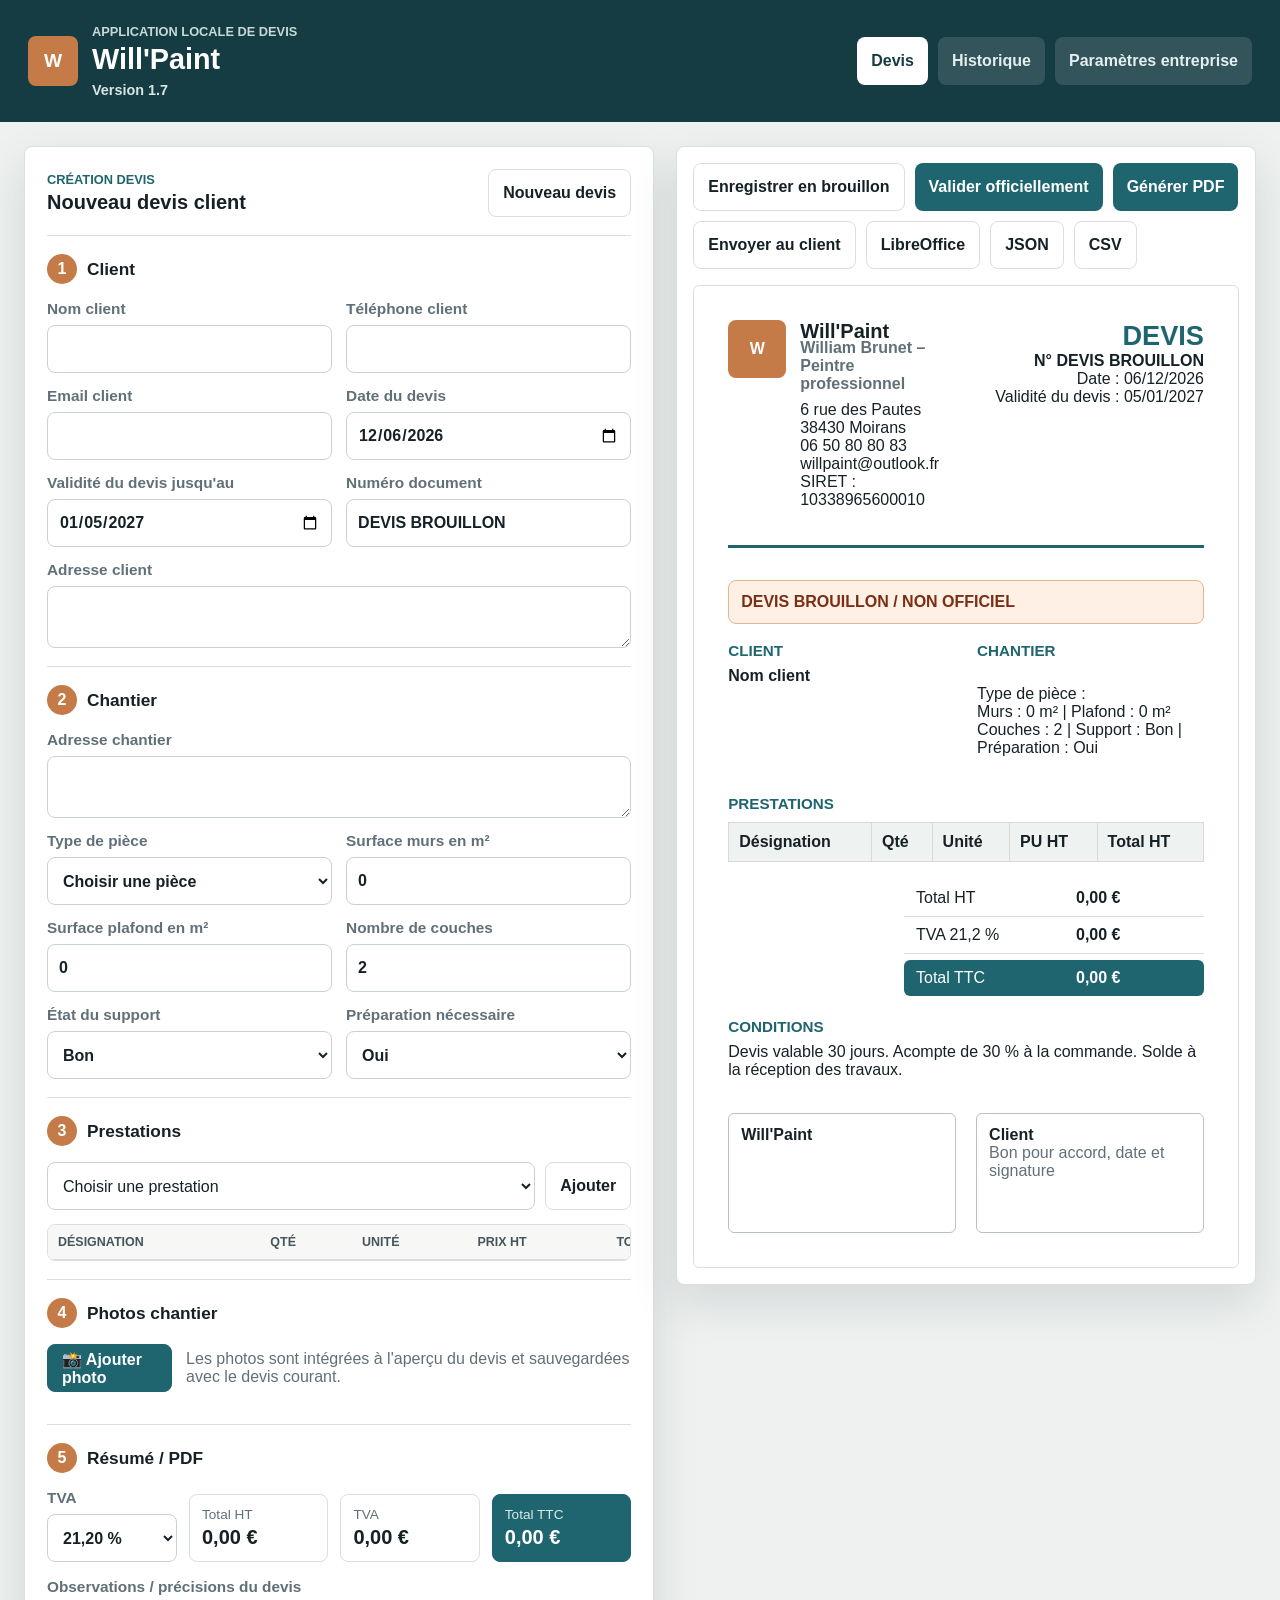
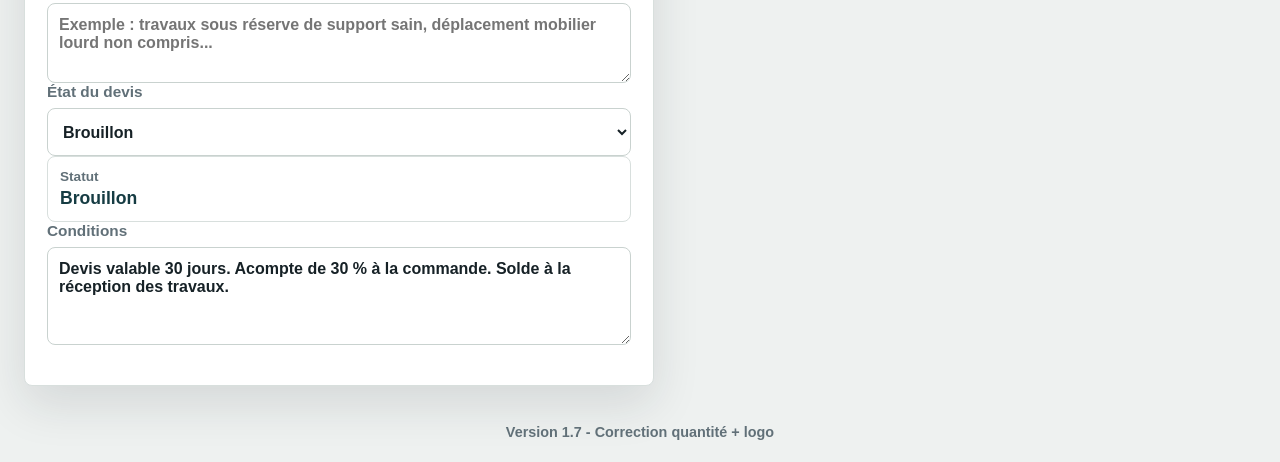
==== index.html @ 54fcbcf6 "Add files via upload" ====
<!doctype html>
<html lang="fr">
  <head>
    <meta charset="utf-8">
    <meta name="viewport" content="width=device-width, initial-scale=1.0">
    <meta name="theme-color" content="#163c43">
    <meta name="apple-mobile-web-app-capable" content="yes">
    <meta name="apple-mobile-web-app-title" content="Will'Paint">
    <meta name="apple-mobile-web-app-status-bar-style" content="black-translucent">
    <meta name="format-detection" content="telephone=no">
    <title>Will'Paint - Devis peinture</title>
    <link rel="manifest" href="manifest.json">
    <link rel="icon" href="icons/willpaint-icon.svg" type="image/svg+xml">
    <link rel="apple-touch-icon" href="icons/willpaint-icon.svg">
    <link rel="stylesheet" href="style.css?v=1.7">
  </head>
  <body>
    <header class="app-header">
      <div class="brand-lockup">
        <div class="brand-mark" id="headerLogo">WP</div>
        <div>
          <p class="eyebrow">Application locale de devis</p>
          <h1>Will'Paint</h1>
          <p class="app-version">Version 1.7</p>
        </div>
      </div>
      <nav class="top-nav" aria-label="Navigation principale">
        <button class="nav-button active" type="button" data-view="quoteView">Devis</button>
        <button class="nav-button" type="button" data-view="historyView">Historique</button>
        <button class="nav-button" type="button" data-view="settingsView">Paramètres entreprise</button>
      </nav>
    </header>

    <main>
      <section id="quoteView" class="view active-view">
        <div class="workspace">
          <section class="panel form-panel" aria-label="Création du devis">
            <div class="section-heading">
              <div>
                <p class="eyebrow dark">Création devis</p>
                <h2>Nouveau devis client</h2>
              </div>
              <button class="secondary" id="newQuoteBtn" type="button">Nouveau devis</button>
            </div>

            <div class="mobile-stepper" aria-label="Navigation des étapes du devis">
              <div class="step-indicator">
                <span id="stepCounter">Étape 1/5</span>
                <strong id="stepTitle">Client</strong>
              </div>
              <div class="step-dots" aria-hidden="true">
                <span class="step-dot active"></span>
                <span class="step-dot"></span>
                <span class="step-dot"></span>
                <span class="step-dot"></span>
                <span class="step-dot"></span>
              </div>
            </div>

            <form id="quoteForm">
              <input id="documentId" name="documentId" type="hidden">
              <section class="form-section" data-mobile-step="1">
                <div class="section-title">
                  <span>1</span>
                  <h3>Client</h3>
                </div>
                <div class="form-grid">
                  <label>
                    Nom client
                    <input id="clientName" name="clientName" autocomplete="name" required>
                  </label>
                  <label>
                    Téléphone client
                    <input id="clientPhone" name="clientPhone" autocomplete="tel">
                  </label>
                  <label>
                    Email client
                    <input id="clientEmail" name="clientEmail" type="email" autocomplete="email">
                  </label>
                  <label>
                    Date du devis
                    <input id="quoteDate" name="quoteDate" type="date" required>
                  </label>
                  <label>
                    Validité du devis jusqu'au
                    <input id="quoteValidityDate" name="quoteValidityDate" type="date">
                  </label>
                  <label>
                    Numéro document
                    <input id="quoteNumber" name="quoteNumber" readonly>
                  </label>
                  <label class="wide">
                    Adresse client
                    <textarea id="clientAddress" name="clientAddress" rows="2" autocomplete="street-address"></textarea>
                  </label>
                </div>
              </section>

              <section class="form-section" data-mobile-step="2">
                <div class="section-title">
                  <span>2</span>
                  <h3>Chantier</h3>
                </div>
                <div class="form-grid">
                  <label class="wide">
                    Adresse chantier
                    <textarea id="siteAddress" name="siteAddress" rows="2"></textarea>
                  </label>
                  <label>
                    Type de pièce
                    <select id="roomType" name="roomType">
                      <option value="">Choisir une pièce</option>
                      <option>Salon</option>
                      <option>Salle à manger</option>
                      <option>Chambre</option>
                      <option>Cuisine</option>
                      <option>Salle de bain</option>
                      <option>WC</option>
                      <option>Couloir</option>
                      <option>Entrée</option>
                      <option>Bureau</option>
                      <option>Escalier</option>
                      <option>Garage</option>
                      <option>Cave</option>
                      <option>Buanderie</option>
                      <option>Extérieur</option>
                      <option>Autre / Libre</option>
                    </select>
                  </label>
                  <label id="roomTypeCustomWrap" class="hidden-field">
                    Type de pièce personnalisé
                    <input id="roomTypeCustom" name="roomTypeCustom" placeholder="Ex : atelier, véranda, local technique">
                  </label>
                  <label>
                    Surface murs en m²
                    <input id="wallSurface" name="wallSurface" type="number" inputmode="decimal" min="0" step="0.01" value="0">
                  </label>
                  <label>
                    Surface plafond en m²
                    <input id="ceilingSurface" name="ceilingSurface" type="number" inputmode="decimal" min="0" step="0.01" value="0">
                  </label>
                  <label>
                    Nombre de couches
                    <input id="coatCount" name="coatCount" type="number" inputmode="numeric" min="1" step="1" value="2">
                  </label>
                  <label>
                    État du support
                    <select id="supportState" name="supportState">
                      <option>Bon</option>
                      <option>Moyen</option>
                      <option>Mauvais</option>
                    </select>
                  </label>
                  <label>
                    Préparation nécessaire
                    <select id="prepNeeded" name="prepNeeded">
                      <option>Oui</option>
                      <option>Non</option>
                    </select>
                  </label>
                </div>
              </section>

              <section class="form-section" data-mobile-step="3">
                <div class="section-title">
                  <span>3</span>
                  <h3>Prestations</h3>
                </div>
                <div class="service-picker" aria-label="Ajouter une prestation">
                  <select id="serviceSelect" aria-label="Choisir une prestation"></select>
                  <button id="addSelectedServiceBtn" class="secondary" type="button">Ajouter</button>
                </div>
                <div class="table-wrap">
                  <table class="line-table" aria-label="Tableau de prestations">
                    <thead>
                      <tr>
                        <th>Désignation</th>
                        <th>Qté</th>
                        <th>Unité</th>
                        <th>Prix HT</th>
                        <th>Total HT</th>
                        <th></th>
                      </tr>
                    </thead>
                    <tbody id="linesBody"></tbody>
                  </table>
                </div>
                <div id="mobileLinesBody" class="mobile-lines" aria-label="Prestations en cartes mobiles"></div>
              </section>

              <section class="form-section" data-mobile-step="4">
                <div class="section-title">
                  <span>4</span>
                  <h3>Photos chantier</h3>
                </div>
                <div class="photo-uploader">
                  <label class="upload-button">
                    📸 Ajouter photo
                    <input id="photoInput" type="file" accept="image/*" capture="environment">
                  </label>
                  <p>Les photos sont intégrées à l'aperçu du devis et sauvegardées avec le devis courant.</p>
                </div>
                <div id="photoGrid" class="photo-grid" aria-live="polite"></div>
              </section>

              <section class="form-section" data-mobile-step="5">
                <div class="section-title">
                  <span>5</span>
                  <h3>Résumé / PDF</h3>
                </div>
                <div class="totals-editor">
                  <label>
                    TVA
                    <select id="vatRate" name="vatRate">
                      <option value="0.212" selected>21,20 %</option>
                      <option value="0.20">20 %</option>
                      <option value="0.10">10 %</option>
                      <option value="0">0 %</option>
                    </select>
                  </label>
                  <div class="total-box">
                    <span>Total HT</span>
                    <strong id="totalHt">0,00 €</strong>
                  </div>
                  <div class="total-box">
                    <span>TVA</span>
                    <strong id="totalVat">0,00 €</strong>
                  </div>
                  <div class="total-box grand-total">
                    <span>Total TTC</span>
                    <strong id="totalTtc">0,00 €</strong>
                  </div>
                </div>
                <label class="wide">
                  Observations / précisions du devis
                  <textarea id="quoteObservations" name="quoteObservations" rows="3" placeholder="Exemple : travaux sous réserve de support sain, déplacement mobilier lourd non compris..."></textarea>
                </label>
                <input id="documentType" name="documentType" type="hidden" value="devis">
                <label>
                  État du devis
                  <select id="documentStatus" name="documentStatus">
                    <option value="brouillon">Brouillon</option>
                    <option value="en_attente">En attente client</option>
                    <option value="validé" disabled>Validé</option>
                    <option value="payé" disabled>Payé</option>
                    <option value="annulé" disabled>Annulé</option>
                  </select>
                </label>
                <div class="status-panel">
                  <span>Statut</span>
                  <strong id="statusDisplay">Brouillon</strong>
                </div>
                <label class="wide">
                  Conditions
                  <textarea id="conditions" name="conditions" rows="4">Devis valable 30 jours. Acompte de 30 % à la commande. Solde à la réception des travaux.</textarea>
                </label>
              </section>
            </form>

            <div class="mobile-step-actions">
              <button id="prevStepBtn" class="secondary" type="button">Précédent</button>
              <button id="nextStepBtn" class="primary" type="button">Suivant</button>
            </div>
          </section>

          <aside class="panel preview-panel" data-mobile-step="5" aria-label="Aperçu du devis">
            <div class="preview-toolbar">
              <button id="saveQuoteBtn" class="secondary" type="button">Enregistrer en brouillon</button>
              <button id="validateOfficialBtn" class="primary" type="button">Valider officiellement</button>
              <button id="markPaidBtn" class="primary hidden-field" type="button">Marquer comme payé</button>
              <button id="cancelDocumentBtn" class="secondary hidden-field" type="button">Annuler document</button>
              <button id="pdfBtn" class="primary" type="button">Générer PDF</button>
              <button id="mailBtn" class="secondary" type="button">Envoyer au client</button>
              <button id="libreOfficeBtn" class="secondary" type="button">LibreOffice</button>
              <button id="jsonBtn" class="secondary" type="button">JSON</button>
              <button id="csvBtn" class="secondary" type="button">CSV</button>
            </div>
            <article id="quotePreview" class="quote-document"></article>
          </aside>
        </div>
      </section>

      <section id="historyView" class="view">
        <div class="single-column">
          <section class="panel page-panel">
            <div class="section-heading">
              <div>
                <p class="eyebrow dark">Sauvegarde locale</p>
                <h2>Historique des devis et factures</h2>
              </div>
              <div class="history-tools">
                <button id="exportBackupBtn" class="secondary" type="button">Exporter sauvegarde</button>
                <label class="secondary import-backup-button">
                  Importer sauvegarde
                  <input id="importBackupInput" type="file" accept="application/json,.json">
                </label>
                <button id="clearCurrentBtn" class="secondary" type="button">Vider le devis courant</button>
              </div>
            </div>
            <p class="backup-warning">Attention : les données sont enregistrées sur cet appareil. Pensez à exporter une sauvegarde régulièrement pour ne rien perdre.</p>
            <p class="backup-help">Pour transférer la sauvegarde du téléphone vers l’ordinateur : exportez le fichier JSON, puis envoyez-le par email, Google Drive, iCloud Drive, câble USB, Bluetooth, AirDrop ou WhatsApp selon votre appareil.</p>
            <div id="historyList" class="history-list"></div>
          </section>
        </div>
      </section>

      <section id="settingsView" class="view">
        <div class="single-column">
          <section class="panel page-panel">
            <div class="section-heading">
              <div>
                <p class="eyebrow dark">Paramètres</p>
                <h2>Informations entreprise</h2>
              </div>
              <button id="resetCompanyBtn" class="secondary" type="button">Réinitialiser Will'Paint</button>
            </div>
            <form id="companyForm" class="form-grid">
              <label>
                Nom entreprise
                <input id="companyName" name="companyName" required>
              </label>
              <label>
                Activité
                <input id="companySubtitle" name="companySubtitle">
              </label>
              <label>
                SIRET
                <input id="companySiret" name="companySiret">
              </label>
              <label>
                Téléphone
                <input id="companyPhone" name="companyPhone">
              </label>
              <label>
                Email
                <input id="companyEmail" name="companyEmail" type="email">
              </label>
              <label class="wide">
                Adresse entreprise
                <textarea id="companyAddress" name="companyAddress" rows="3"></textarea>
              </label>
              <label class="wide">
                Logo entreprise
                <input id="companyLogo" name="companyLogo" type="file" accept="image/*">
              </label>
              <div class="form-actions wide">
                <button id="saveCompanyBtn" class="primary" type="button">Enregistrer paramètres</button>
              </div>
            </form>
          </section>
        </div>
      </section>
    </main>

    <footer class="mobile-version">Version 1.7 - Correction quantité + logo</footer>

    <template id="lineTemplate">
      <tr>
        <td>
          <input class="line-description" value="">
        </td>
        <td>
          <input class="line-quantity" type="text" inputmode="numeric" pattern="[0-9]*" value="1" aria-label="Quantité">
          <small class="quantity-message" aria-live="polite"></small>
        </td>
        <td>
          <select class="line-unit">
            <option value="forfait" selected>forfait</option>
            <option value="m²">m²</option>
            <option value="heure">heure</option>
            <option value="jour">jour</option>
          </select>
        </td>
        <td><input class="line-price" type="number" inputmode="decimal" min="0" step="0.01" value="0"></td>
        <td class="line-total">0,00 €</td>
        <td><button class="remove-line remove-cross" type="button" title="Supprimer la ligne" aria-label="Supprimer la ligne">✕</button></td>
      </tr>
    </template>

    <script src="app.js?v=1.7"></script>
  </body>
</html>
---- style.css ----
:root {
  --bg: #eef1f0;
  --surface: #ffffff;
  --surface-soft: #f7f8f6;
  --ink: #162126;
  --muted: #617078;
  --line: #d8dfdd;
  --primary: #163c43;
  --primary-2: #1f6570;
  --accent: #c57b47;
  --success: #287657;
  --danger: #a23d3d;
  --shadow: 0 18px 48px rgba(22, 33, 38, 0.12);
}

* {
  box-sizing: border-box;
}

html {
  width: 100%;
  max-width: 100%;
  overflow-x: hidden;
  font-size: 16px;
}

body {
  margin: 0;
  width: 100%;
  max-width: 100%;
  min-height: 100vh;
  overflow-x: hidden;
  color: var(--ink);
  background: var(--bg);
  font-family: Arial, Helvetica, sans-serif;
  -webkit-text-size-adjust: 100%;
}

main,
section,
article,
aside,
form,
div,
table,
tbody,
tr,
td {
  max-width: 100%;
}

button,
input,
select,
textarea {
  font: inherit;
}

button {
  border: 0;
  cursor: pointer;
  font-weight: 800;
  touch-action: manipulation;
}

h1,
h2,
h3,
p {
  margin-top: 0;
}

h1 {
  margin-bottom: 0;
  font-size: 1.8rem;
  letter-spacing: 0;
}

h2 {
  margin-bottom: 0;
  font-size: 1.25rem;
}

h3 {
  margin-bottom: 0;
  font-size: 1.08rem;
}

.app-header {
  display: flex;
  align-items: stretch;
  flex-direction: column;
  justify-content: space-between;
  gap: 16px;
  padding: 16px 12px;
  color: #fff;
  background: var(--primary);
}

.brand-lockup {
  display: flex;
  align-items: center;
  gap: 14px;
}

.brand-mark,
.logo-box {
  display: grid;
  place-items: center;
  border-radius: 8px;
  color: #fff;
  background: var(--accent);
  font-weight: 900;
  overflow: hidden;
}

.brand-mark {
  width: 50px;
  height: 50px;
  font-size: 1.2rem;
}

.brand-mark img,
.logo-box img {
  width: 100%;
  height: 100%;
  object-fit: contain;
  background: #fff;
}

.eyebrow {
  margin-bottom: 4px;
  color: #c7d9d8;
  font-size: 0.8rem;
  font-weight: 800;
  text-transform: uppercase;
}

.app-version {
  margin: 6px 0 0;
  color: #d8e5e3;
  font-size: 0.9rem;
  font-weight: 700;
}

.eyebrow.dark {
  color: var(--primary-2);
}

.top-nav,
.header-actions,
.preview-toolbar,
.line-actions,
.form-actions {
  display: grid;
  grid-template-columns: 1fr;
  gap: 10px;
}

.nav-button,
.primary,
.secondary,
.upload-button {
  min-height: 48px;
  border-radius: 8px;
  padding: 0 14px;
  width: 100%;
  font-size: 1rem;
}

.nav-button {
  color: #e5eeee;
  background: rgba(255, 255, 255, 0.12);
}

.nav-button.active {
  color: var(--primary);
  background: #fff;
}

.primary {
  color: #fff;
  background: var(--primary-2);
}

.primary:hover {
  background: var(--primary);
}

.secondary,
.upload-button {
  color: var(--ink);
  background: #fff;
  border: 1px solid var(--line);
}

.secondary:hover,
.upload-button:hover {
  background: #edf4f2;
}

.upload-button:hover {
  color: #fff;
  background: var(--primary);
}

.view {
  display: none;
}

.active-view {
  display: block;
}

.workspace {
  display: grid;
  grid-template-columns: 1fr;
  gap: 12px;
  padding: 10px;
}

.single-column {
  max-width: 1080px;
  margin: 0 auto;
  padding: 10px;
}

.panel {
  background: var(--surface);
  border: 1px solid var(--line);
  border-radius: 8px;
  box-shadow: var(--shadow);
}

.form-panel,
.page-panel {
  padding: 12px;
}

.section-heading {
  display: flex;
  align-items: stretch;
  flex-direction: column;
  justify-content: space-between;
  gap: 16px;
  margin-bottom: 18px;
}

.form-section {
  padding: 18px 0;
  border-top: 1px solid var(--line);
}

.mobile-stepper,
.mobile-step-actions {
  display: none;
}

.section-title {
  display: flex;
  align-items: center;
  gap: 10px;
  margin-bottom: 16px;
}

.section-title span {
  display: inline-grid;
  width: 30px;
  height: 30px;
  place-items: center;
  border-radius: 50%;
  color: #fff;
  background: var(--accent);
  font-weight: 900;
}

.form-grid {
  display: grid;
  grid-template-columns: 1fr;
  gap: 14px;
}

label {
  display: grid;
  gap: 7px;
  color: var(--muted);
  font-size: 0.96rem;
  font-weight: 800;
}

.wide {
  grid-column: 1 / -1;
}

.hidden-field {
  display: none !important;
}

.status-panel {
  display: grid;
  gap: 4px;
  border: 1px solid var(--line);
  border-radius: 8px;
  padding: 12px;
  background: #fff;
}

.status-panel span {
  color: var(--muted);
  font-size: 0.85rem;
  font-weight: 800;
}

.status-panel strong {
  color: var(--primary);
  font-size: 1.1rem;
}

.doc-draft-banner,
.doc-paid-banner,
.doc-cancelled-banner,
.doc-official-banner,
.backup-warning,
.backup-help {
  border-radius: 8px;
  padding: 12px;
  font-weight: 800;
}

.doc-draft-banner {
  margin-bottom: 18px;
  color: #7a2f14;
  background: #fff0e6;
  border: 1px solid #e5b58f;
}

.doc-paid-banner {
  margin-bottom: 18px;
  color: #155c42;
  background: #e7f6ef;
  border: 1px solid #9fcdb8;
}

.doc-cancelled-banner {
  margin-bottom: 18px;
  color: #842f2f;
  background: #fdecec;
  border: 1px solid #e3a4a4;
}

.doc-official-banner {
  margin-bottom: 18px;
  color: #46555c;
  background: #f4f6f5;
  border: 1px solid var(--line);
}

.backup-warning {
  margin-bottom: 10px;
  color: #7a2f14;
  background: #fff0e6;
  border: 1px solid #e5b58f;
}

.backup-help {
  margin-bottom: 16px;
  color: var(--primary);
  background: #edf4f2;
  border: 1px solid var(--line);
}

input,
select,
textarea {
  width: 100%;
  border: 1px solid #c9d2cf;
  border-radius: 8px;
  padding: 12px 11px;
  min-height: 48px;
  color: var(--ink);
  background: #fff;
  outline: none;
  font-size: 16px;
}

textarea {
  resize: vertical;
}

input:focus,
select:focus,
textarea:focus {
  border-color: var(--primary-2);
  box-shadow: 0 0 0 3px rgba(31, 101, 112, 0.16);
}

.table-wrap {
  display: none;
  overflow: visible;
  border: 0;
  border-radius: 0;
}

.service-picker {
  display: grid;
  grid-template-columns: minmax(0, 1fr) auto;
  gap: 10px;
  align-items: end;
  margin-bottom: 14px;
}

.mobile-lines {
  display: grid;
  gap: 12px;
}

.mobile-line-card {
  position: relative;
  display: grid;
  gap: 12px;
  width: 100%;
  border: 1px solid var(--line);
  border-radius: 8px;
  padding: 12px;
  background: var(--surface-soft);
}

.mobile-line-card label {
  width: 100%;
}

.mobile-line-card input,
.mobile-line-card textarea {
  width: 100%;
}

.mobile-line-grid {
  display: grid;
  grid-template-columns: 1fr 1fr;
  gap: 10px;
}

.mobile-remove-line {
  position: absolute;
  top: 8px;
  right: 8px;
  display: grid;
  place-items: center;
  width: 30px;
  height: 30px;
  min-height: 30px;
  border-radius: 50%;
  padding: 0;
  color: #fff;
  background: var(--danger);
  font-size: 0.9rem;
  line-height: 1;
}

.mobile-line-card > label:first-of-type {
  padding-right: 38px;
}

.mobile-line-total {
  display: flex;
  align-items: center;
  justify-content: space-between;
  gap: 10px;
  border-top: 1px solid var(--line);
  padding-top: 10px;
}

.mobile-line-total span {
  color: var(--muted);
  font-weight: 800;
}

.mobile-line-total strong {
  font-size: 1.15rem;
}

.quantity-message {
  min-height: 16px;
  color: var(--danger);
  font-size: 0.78rem;
  font-weight: 800;
}

.line-table {
  width: 100%;
  border-collapse: collapse;
}

.line-table,
.line-table tbody,
.line-table tr,
.line-table td {
  display: block;
}

.line-table thead {
  display: none;
}

.line-table th,
.line-table td {
  padding: 0;
  border-bottom: 0;
  text-align: left;
  vertical-align: top;
}

.line-table tr {
  margin-bottom: 12px;
  border: 1px solid var(--line);
  border-radius: 8px;
  padding: 12px 12px 12px;
  background: var(--surface-soft);
  position: relative;
}

.line-table td {
  display: grid;
  gap: 6px;
  margin-bottom: 9px;
}

.line-table td::before {
  color: var(--muted);
  font-size: 0.78rem;
  font-weight: 900;
  text-transform: uppercase;
}

.line-table td:nth-child(1)::before {
  content: "Désignation";
}

.line-table td:nth-child(2)::before {
  content: "Quantité";
}

.line-table td:nth-child(3)::before {
  content: "Unité";
}

.line-table td:nth-child(4)::before {
  content: "Prix HT";
}

.line-table td:nth-child(5)::before {
  content: "Total HT";
}

.line-table td:nth-child(6)::before {
  content: "";
}

.line-table td:last-child {
  text-align: right;
  margin: 0;
  position: absolute;
  right: 8px;
  top: 8px;
}

.line-table th {
  color: #46555c;
  background: var(--surface-soft);
  font-size: 0.78rem;
  text-transform: uppercase;
}

.line-table td:first-child {
  padding-right: 40px;
}

.text-row td:nth-child(2),
.text-row td:nth-child(3),
.text-row td:nth-child(4),
.text-row td:nth-child(5) {
  display: none;
}

.text-row .line-quantity,
.text-row .line-unit,
.text-row .line-price {
  opacity: 0.45;
}

.line-total {
  white-space: nowrap;
  font-weight: 900;
  font-size: 1.08rem;
}

.icon-button {
  width: 48px;
  height: 48px;
  border-radius: 8px;
  color: #fff;
  background: var(--danger);
  font-size: 1.4rem;
  line-height: 1;
}

.remove-cross {
  justify-self: end;
  width: 30px;
  height: 30px;
  min-height: 30px;
  border-radius: 50%;
  padding: 0;
  color: #fff;
  background: var(--danger);
  font-size: 0.95rem;
  line-height: 1;
}

.remove-cross:hover {
  background: #842f2f;
}

.line-actions {
  margin-top: 14px;
}

.photo-uploader {
  display: flex;
  align-items: stretch;
  flex-direction: column;
  gap: 14px;
  margin-bottom: 14px;
}

.upload-button {
  display: inline-flex;
  align-items: center;
  justify-content: center;
  color: #fff;
  background: var(--primary-2);
  border-color: var(--primary-2);
}

.upload-button input {
  display: none;
}

.photo-uploader p {
  margin: 0;
  color: var(--muted);
}

.photo-grid,
.doc-photo-grid {
  display: grid;
  grid-template-columns: repeat(auto-fill, minmax(130px, 1fr));
  gap: 12px;
}

.photo-card {
  position: relative;
  border: 1px solid var(--line);
  border-radius: 8px;
  overflow: hidden;
  background: var(--surface-soft);
}

.photo-card img,
.doc-photo-grid img {
  width: 100%;
  aspect-ratio: 4 / 3;
  object-fit: cover;
  display: block;
}

.photo-card button {
  position: absolute;
  top: 8px;
  right: 8px;
}

.photo-card input {
  border: 0;
  border-top: 1px solid var(--line);
  border-radius: 0;
  font-size: 0.85rem;
}

.totals-editor {
  display: grid;
  grid-template-columns: 1fr;
  gap: 12px;
  align-items: end;
  margin-bottom: 16px;
  position: sticky;
  bottom: 0;
  z-index: 5;
  padding: 10px;
  border: 1px solid var(--line);
  border-radius: 8px;
  background: rgba(255, 255, 255, 0.96);
  box-shadow: 0 -10px 30px rgba(22, 33, 38, 0.12);
}

.total-box {
  display: grid;
  gap: 4px;
  min-height: 62px;
  border: 1px solid var(--line);
  border-radius: 8px;
  padding: 12px;
  background: #fff;
}

.total-box span {
  color: var(--muted);
  font-size: 0.85rem;
}

.total-box strong {
  font-size: 1.25rem;
}

.grand-total {
  color: #fff;
  border-color: var(--primary-2);
  background: var(--primary-2);
}

.grand-total span {
  color: #dce9e8;
}

.preview-panel {
  position: static;
  align-self: start;
  padding: 10px;
}

.preview-toolbar {
  margin-bottom: 16px;
}

.quote-document {
  min-height: auto;
  padding: 12px;
  background: #fff;
  border: 1px solid var(--line);
  border-radius: 6px;
  overflow-x: hidden;
  font-size: 0.94rem;
}

.doc-header {
  display: grid;
  grid-template-columns: 1fr;
  gap: 28px;
  margin-bottom: 32px;
  padding-bottom: 20px;
  border-bottom: 3px solid var(--primary-2);
}

.brand-row {
  display: flex;
  align-items: flex-start;
  gap: 14px;
  min-width: 0;
}

.company-subtitle {
  margin: -4px 0 8px;
  color: var(--muted);
  font-weight: 800;
}

.logo-box {
  flex: 0 0 auto;
  width: 58px;
  height: 58px;
  color: #fff;
}

.quote-title {
  text-align: left;
}

.quote-title h2 {
  margin: 0;
  color: var(--primary-2);
  font-size: 1.7rem;
}

.doc-block {
  margin-bottom: 22px;
}

.doc-block h3 {
  margin: 0 0 8px;
  color: var(--primary-2);
  font-size: 0.95rem;
  text-transform: uppercase;
}

.doc-grid {
  display: grid;
  grid-template-columns: 1fr;
  gap: 22px;
}

.quote-table {
  width: 100%;
  border-collapse: collapse;
  margin-top: 10px;
}

.quote-table,
.quote-table tbody,
.quote-table tr,
.quote-table td {
  display: block;
}

.quote-table thead {
  display: none;
}

.quote-table tr {
  margin-bottom: 10px;
  border: 1px solid #d9d9d9;
  border-radius: 8px;
  padding: 10px;
}

.quote-table th,
.quote-table td {
  padding: 0;
  border: 0;
  text-align: left;
  vertical-align: top;
}

.quote-table td {
  display: grid;
  grid-template-columns: minmax(94px, 0.42fr) minmax(0, 1fr);
  gap: 8px;
  margin-bottom: 7px;
}

.quote-table td::before {
  color: var(--muted);
  font-size: 0.75rem;
  font-weight: 900;
  text-transform: uppercase;
}

.quote-table td:nth-child(1)::before {
  content: "Désignation";
}

.quote-table td:nth-child(2)::before {
  content: "Qté";
}

.quote-table td:nth-child(3)::before {
  content: "Unité";
}

.quote-table td:nth-child(4)::before {
  content: "PU HT";
}

.quote-table td:nth-child(5)::before {
  content: "Total";
}

.quote-table .note-cell {
  display: block;
}

.quote-table .note-cell::before {
  content: "";
}

.quote-table th {
  background: #eef3f1;
}

.note-cell {
  color: #334148;
  background: #fbfbfa;
  font-style: italic;
}

.amount {
  text-align: left;
  white-space: nowrap;
}

.doc-totals {
  display: grid;
  justify-content: stretch;
  margin-top: 18px;
}

.doc-total-line {
  display: grid;
  grid-template-columns: 1fr auto;
  border-bottom: 1px solid var(--line);
}

.doc-total-line span,
.doc-total-line strong {
  padding: 9px 12px;
}

.doc-total-line.final {
  color: #fff;
  background: var(--primary-2);
  border-radius: 6px;
  border-bottom: 0;
  margin-top: 6px;
}

.signature-zone {
  display: grid;
  grid-template-columns: 1fr;
  gap: 20px;
  margin-top: 34px;
}

.signature-box {
  min-height: 120px;
  border: 1px solid #b9c2bf;
  border-radius: 6px;
  padding: 12px;
}

.muted {
  color: var(--muted);
}

.history-list {
  display: grid;
  gap: 12px;
}

.history-item {
  display: grid;
  grid-template-columns: 1fr;
  gap: 12px;
  align-items: center;
  border: 1px solid var(--line);
  border-radius: 8px;
  padding: 14px;
  background: var(--surface-soft);
}

.history-item strong {
  display: block;
}

.history-item p {
  margin-bottom: 0;
  color: var(--muted);
}

.history-actions {
  display: grid;
  grid-template-columns: 1fr;
  gap: 8px;
}

.history-tools {
  display: grid;
  grid-template-columns: 1fr;
  gap: 10px;
}

.import-backup-button {
  display: inline-flex;
  align-items: center;
  justify-content: center;
  cursor: pointer;
  font-weight: 800;
}

.import-backup-button input {
  display: none;
}

.status-badge {
  color: var(--primary);
  font-weight: 900;
}

.mobile-version {
  padding: 14px 12px 22px;
  color: var(--muted);
  font-size: 0.9rem;
  font-weight: 800;
  text-align: center;
}

@media (min-width: 721px) {
  .app-header,
  .section-heading,
  .photo-uploader {
    align-items: center;
    flex-direction: row;
  }

  .app-header {
    padding: 24px 28px;
  }

  .top-nav,
  .preview-toolbar,
  .line-actions,
  .form-actions,
  .history-tools,
  .history-actions {
    display: flex;
    flex-wrap: wrap;
  }

  .nav-button,
  .primary,
  .secondary,
  .upload-button {
    width: auto;
    min-height: 48px;
  }

  .workspace {
    gap: 22px;
    padding: 24px;
  }

  .single-column {
    padding: 24px;
  }

  .form-panel,
  .page-panel {
    padding: 22px;
  }

  .form-grid,
  .doc-header,
  .doc-grid,
  .signature-zone,
  .totals-editor {
    grid-template-columns: repeat(2, minmax(0, 1fr));
  }

  .totals-editor {
    grid-template-columns: 130px repeat(3, minmax(130px, 1fr));
    position: static;
    padding: 0;
    border: 0;
    border-radius: 0;
    background: transparent;
    box-shadow: none;
  }

  .table-wrap {
    display: block;
    overflow-x: auto;
    border: 1px solid var(--line);
    border-radius: 8px;
  }

  .mobile-lines {
    display: none;
  }

  .line-table {
    display: table;
    min-width: 760px;
  }

  .line-table thead {
    display: table-header-group;
  }

  .line-table tbody {
    display: table-row-group;
  }

  .line-table tr {
    display: table-row;
    margin-bottom: 0;
    border: 0;
    border-radius: 0;
    padding: 0;
    background: transparent;
  }

  .line-table th,
  .line-table td {
    display: table-cell;
    padding: 10px;
    border-bottom: 1px solid var(--line);
  }

  .line-table td:first-child {
    padding-right: 10px;
  }

  .line-table td:last-child {
    position: static;
    right: auto;
    top: auto;
    text-align: right;
  }

  .line-table td::before {
    content: none !important;
  }

  .line-table .text-row td:nth-child(2),
  .line-table .text-row td:nth-child(3),
  .line-table .text-row td:nth-child(4),
  .line-table .text-row td:nth-child(5) {
    display: none;
  }

  .line-table .text-row td:first-child {
    display: table-cell;
  }

  .line-table .text-row td:last-child {
    display: table-cell;
  }

  .preview-panel {
    padding: 16px;
  }

  .quote-document {
    padding: 34px;
    font-size: 1rem;
  }

  .quote-table {
    display: table;
  }

  .quote-table thead {
    display: table-header-group;
  }

  .quote-table tbody {
    display: table-row-group;
  }

  .quote-table tr {
    display: table-row;
    margin-bottom: 0;
    border: 0;
    border-radius: 0;
    padding: 0;
  }

  .quote-table th,
  .quote-table td {
    display: table-cell;
    padding: 10px;
    border: 1px solid #d9d9d9;
  }

  .quote-table td::before {
    content: none !important;
  }

  .quote-table .note-cell {
    display: table-cell;
  }

  .amount {
    text-align: right;
  }

  .doc-totals {
    justify-content: end;
  }

  .doc-total-line {
    grid-template-columns: 160px 140px;
  }

  .quote-title {
    text-align: right;
  }

  .history-item {
    grid-template-columns: 1fr auto;
  }
}

@media (max-width: 1080px) {
  .workspace {
    grid-template-columns: 1fr;
  }

  .preview-panel {
    position: static;
  }
}

@media (min-width: 1081px) {
  .workspace {
    grid-template-columns: minmax(430px, 1fr) minmax(420px, 0.92fr);
  }

  .preview-panel {
    position: sticky;
    top: 16px;
  }
}

@media (max-width: 600px) {
  html,
  body {
    width: 100%;
    max-width: 100%;
    overflow-x: hidden;
  }

  body {
    font-size: 16px;
  }

  [data-mobile-step] {
    display: none !important;
  }

  [data-mobile-step].mobile-step-active {
    display: block !important;
  }

  .app-header,
  .workspace,
  .single-column,
  .form-panel,
  .page-panel,
  .preview-panel,
  .quote-document {
    width: 100%;
    max-width: 100%;
  }

  .app-header,
  .section-heading,
  .photo-uploader,
  .history-item,
  .workspace,
  .form-grid,
  .doc-header,
  .doc-grid,
  .signature-zone,
  .totals-editor {
    display: flex;
    flex-direction: column;
  }

  .workspace,
  .single-column {
    padding: 10px;
  }

  .panel,
  .form-panel,
  .page-panel,
  .preview-panel {
    border-radius: 8px;
    padding: 12px;
    box-shadow: 0 8px 24px rgba(22, 33, 38, 0.09);
  }

  .mobile-stepper {
    display: grid;
    gap: 10px;
    margin: 0 0 16px;
    border: 1px solid var(--line);
    border-radius: 8px;
    padding: 12px;
    background: #fff;
  }

  .step-indicator {
    display: flex;
    align-items: center;
    justify-content: space-between;
    gap: 12px;
  }

  .step-indicator span {
    color: var(--muted);
    font-size: 0.9rem;
    font-weight: 800;
  }

  .step-indicator strong {
    color: var(--primary);
    font-size: 1.08rem;
  }

  .step-dots {
    display: grid;
    grid-template-columns: repeat(5, 1fr);
    gap: 7px;
  }

  .step-dot {
    display: block;
    height: 7px;
    border-radius: 999px;
    background: #dce3e1;
  }

  .step-dot.done,
  .step-dot.active {
    background: var(--primary-2);
  }

  .form-section.mobile-step-active {
    border-top: 0;
    padding-top: 4px;
  }

  .mobile-step-actions {
    display: grid;
    grid-template-columns: 1fr 1fr;
    gap: 10px;
    margin-top: 14px;
  }

  .mobile-step-actions button:disabled {
    cursor: not-allowed;
    opacity: 0.48;
  }

  input,
  select,
  textarea,
  button,
  .primary,
  .secondary,
  .upload-button {
    width: 100%;
    max-width: 100%;
  }

  .table-wrap {
    display: none !important;
  }

  .mobile-lines {
    display: grid !important;
    width: 100%;
  }

  .mobile-line-card {
    width: 100%;
    max-width: 100%;
  }

  .mobile-line-grid {
    grid-template-columns: 1fr;
  }

  .line-actions,
  .preview-toolbar,
  .top-nav,
  .history-tools,
  .history-actions {
    display: grid;
    grid-template-columns: 1fr;
    width: 100%;
  }

  .service-picker {
    display: grid;
    grid-template-columns: 1fr;
    width: 100%;
  }

  .service-picker select,
  .service-picker button {
    width: 100%;
  }

  .totals-editor {
    width: 100%;
    position: sticky;
    bottom: 0;
  }

  .grand-total strong {
    font-size: 1.45rem;
  }

  .quote-table {
    display: block;
    width: 100%;
    max-width: 100%;
  }

  .preview-panel.mobile-step-active {
    margin-top: 12px;
  }
}

@media (max-width: 720px) {
  .app-header,
  .section-heading,
  .photo-uploader,
  .history-item {
    align-items: stretch;
    flex-direction: column;
  }

  .app-header {
    padding: 18px;
  }

  .top-nav,
  .preview-toolbar,
  .line-actions,
  .history-tools,
  .history-actions {
    display: grid;
    grid-template-columns: 1fr;
  }

  .workspace,
  .single-column {
    padding: 14px;
  }

  .form-panel,
  .page-panel,
  .preview-panel {
    padding: 14px;
  }

  .form-grid,
  .doc-header,
  .doc-grid,
  .signature-zone,
  .totals-editor {
    grid-template-columns: 1fr;
  }

  .quote-title {
    text-align: left;
  }

  .quote-document {
    padding: 18px;
  }
}

@media print {
  body {
    background: #fff;
  }

  .app-header,
  .form-panel,
  .preview-toolbar,
  #historyView,
  #settingsView {
    display: none;
  }

  .view,
  .active-view,
  .workspace,
  .preview-panel,
  .quote-document {
    display: block;
    margin: 0;
    padding: 0;
    border: 0;
    box-shadow: none;
  }

  .quote-document {
    width: 100%;
    min-height: auto;
  }
}
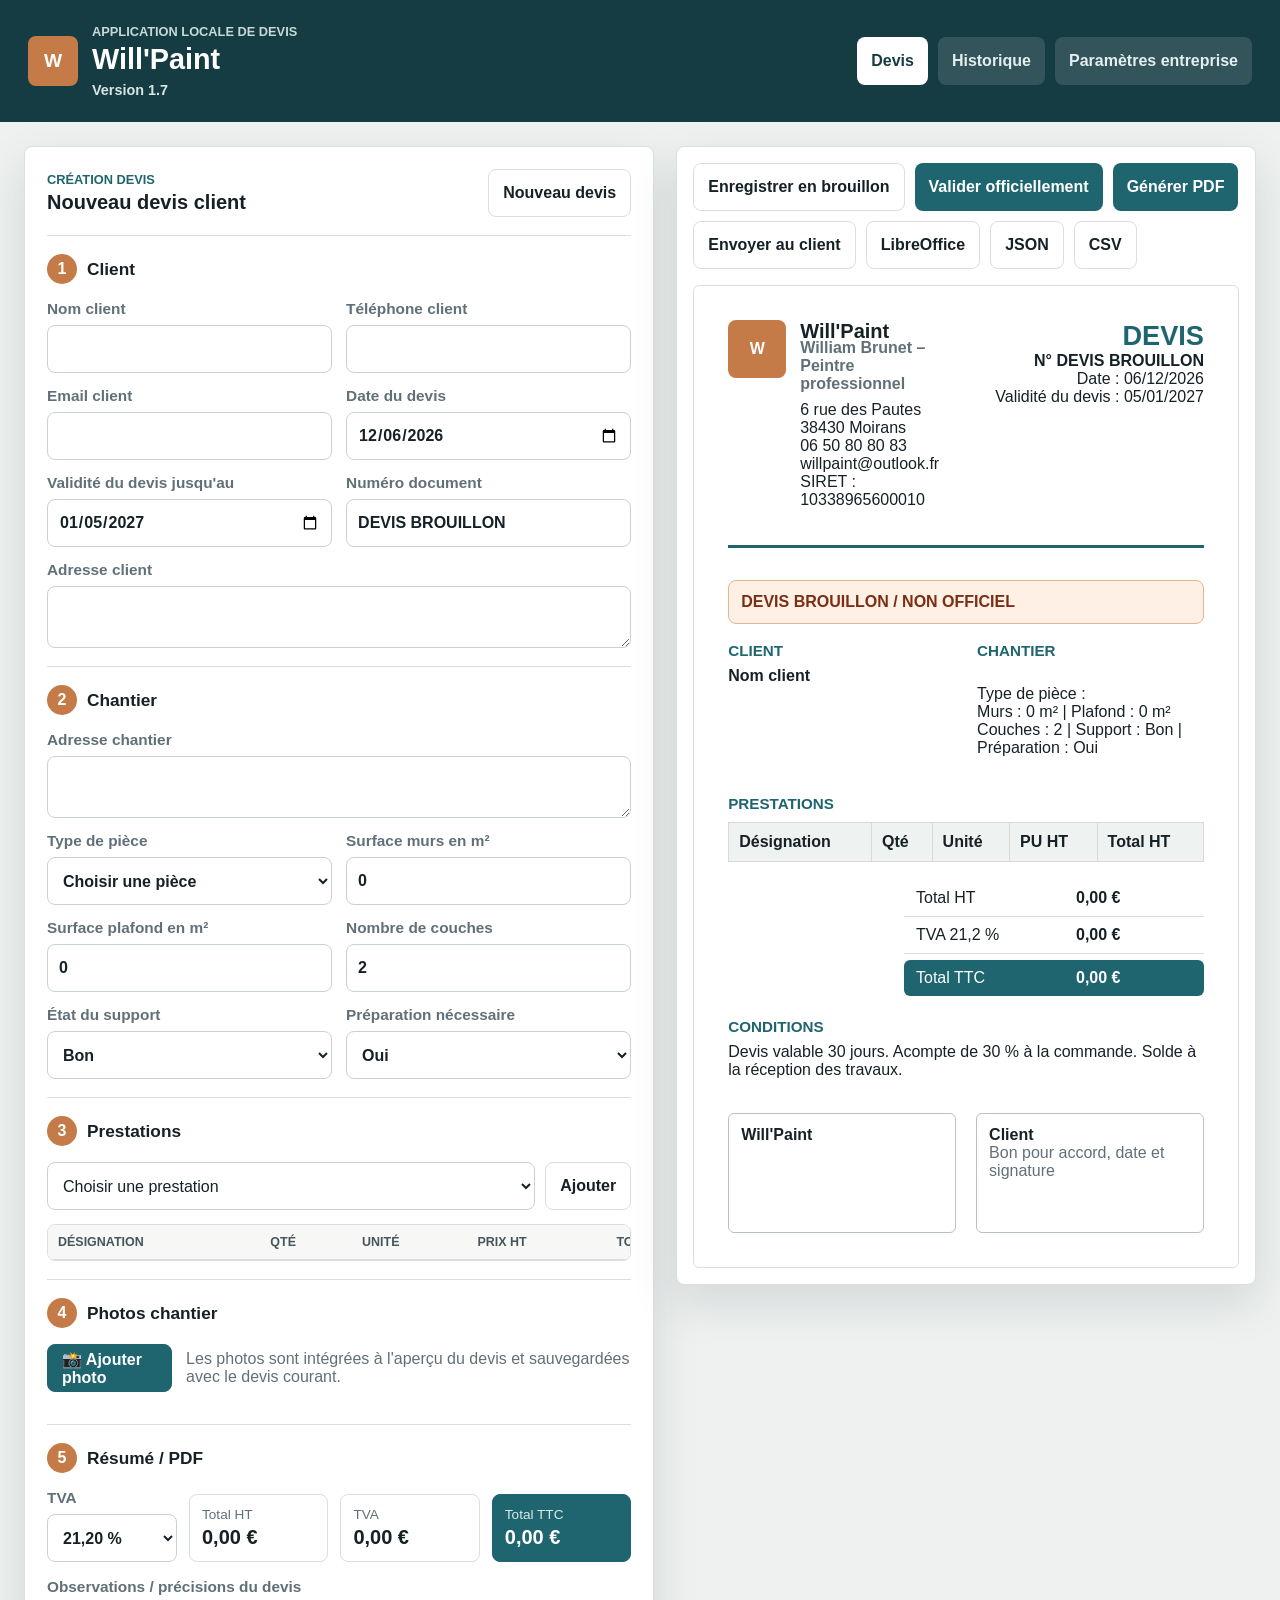
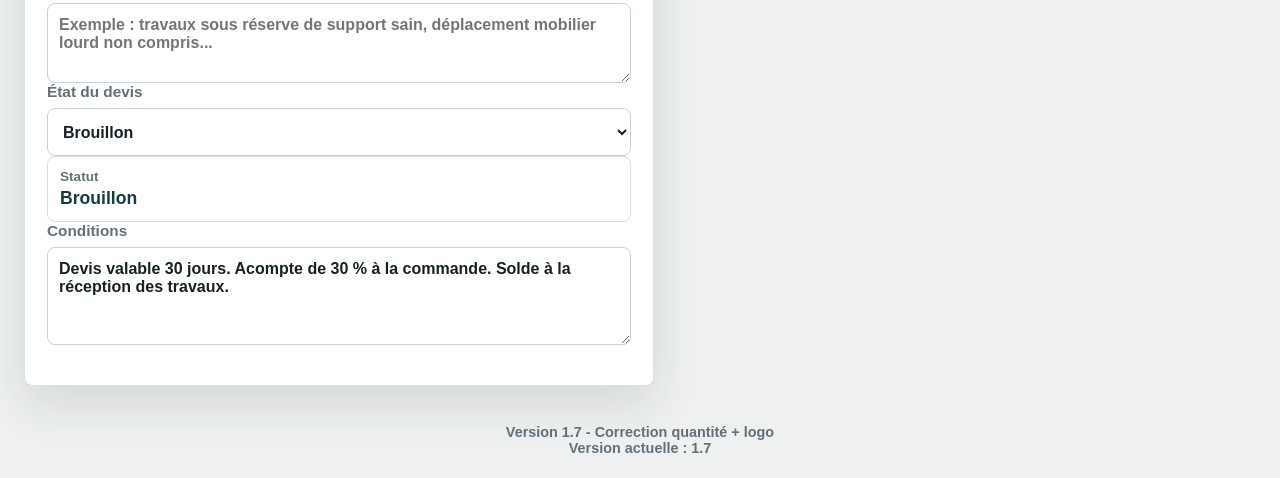
==== commit 583ae0b7: "Add files via upload" ====
--- a/index.html
+++ b/index.html
@@ -352,7 +352,7 @@
       </section>
     </main>
 
-    <footer class="mobile-version">Version 1.7 - Correction quantité + logo</footer>
+    <footer class="mobile-version">Version 1.7 - Correction quantité + logo<br><span>Version actuelle : 1.7</span></footer>
 
     <template id="lineTemplate">
       <tr>
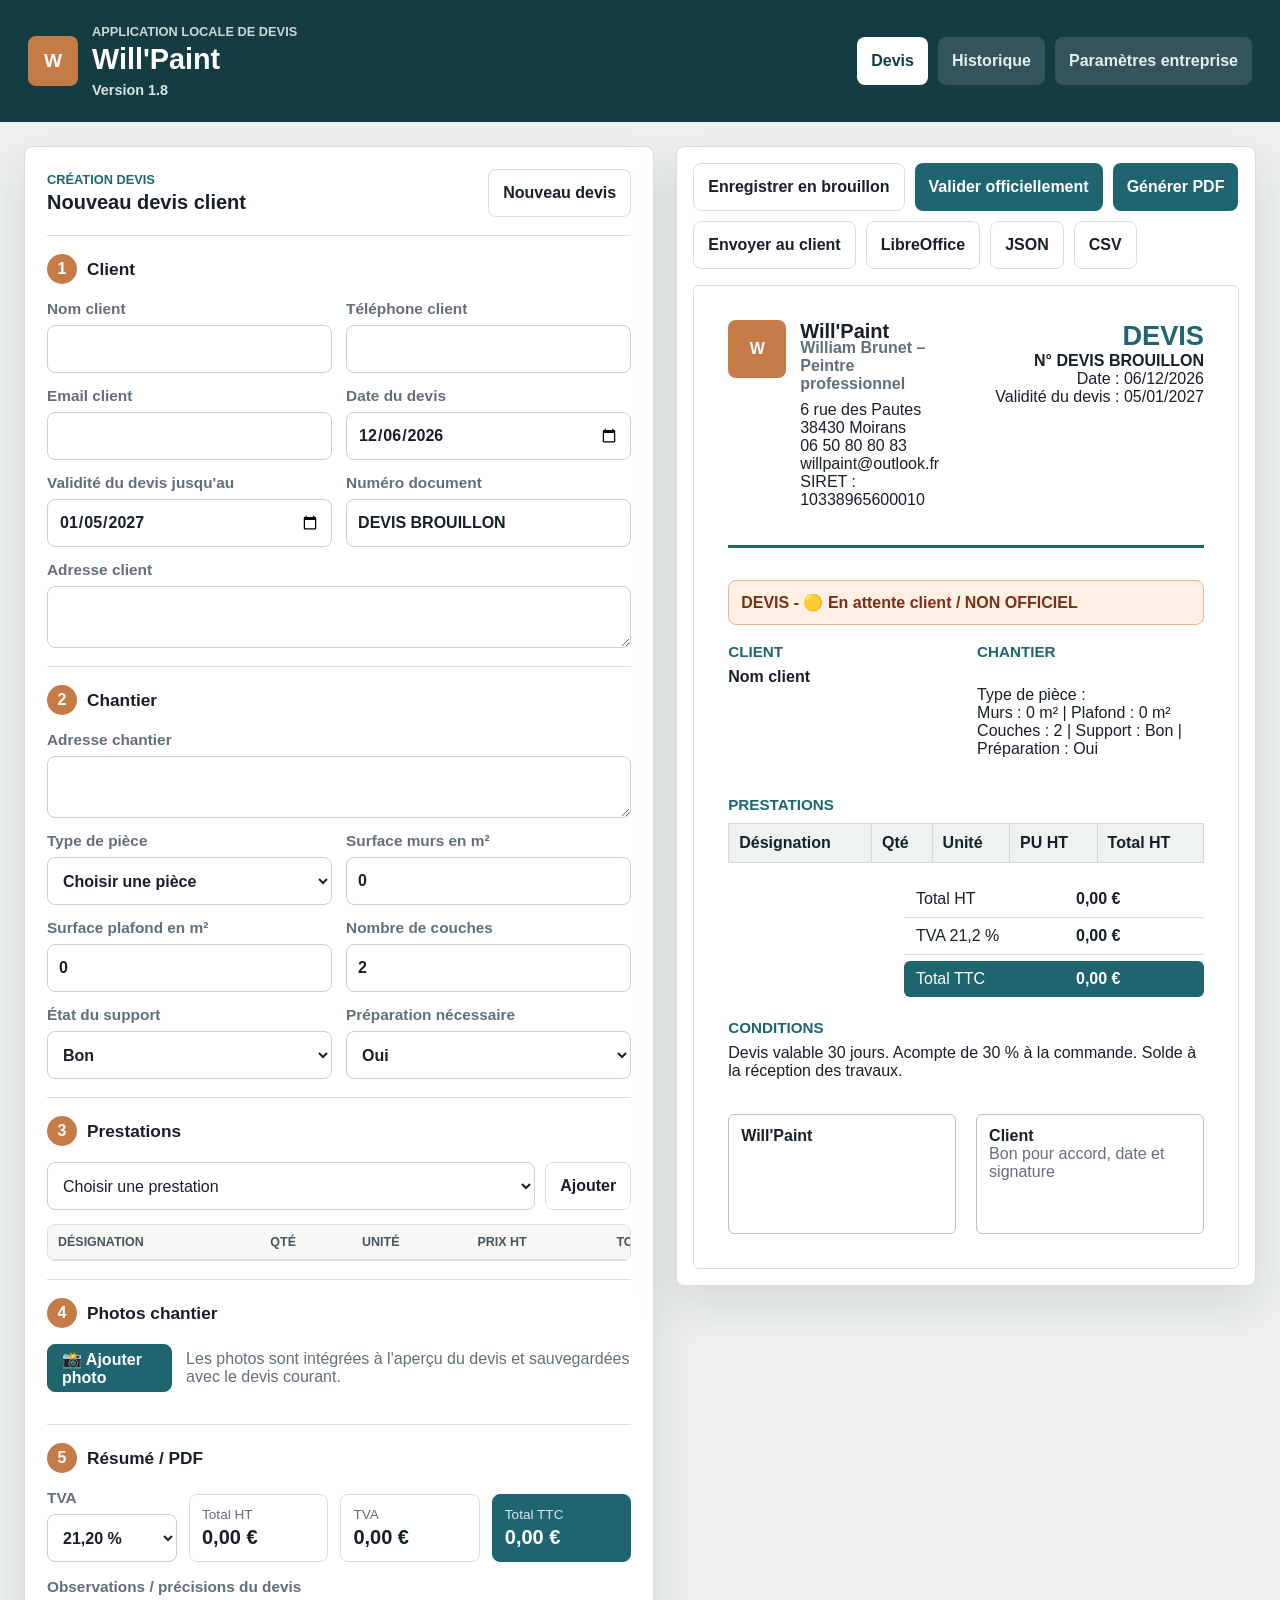
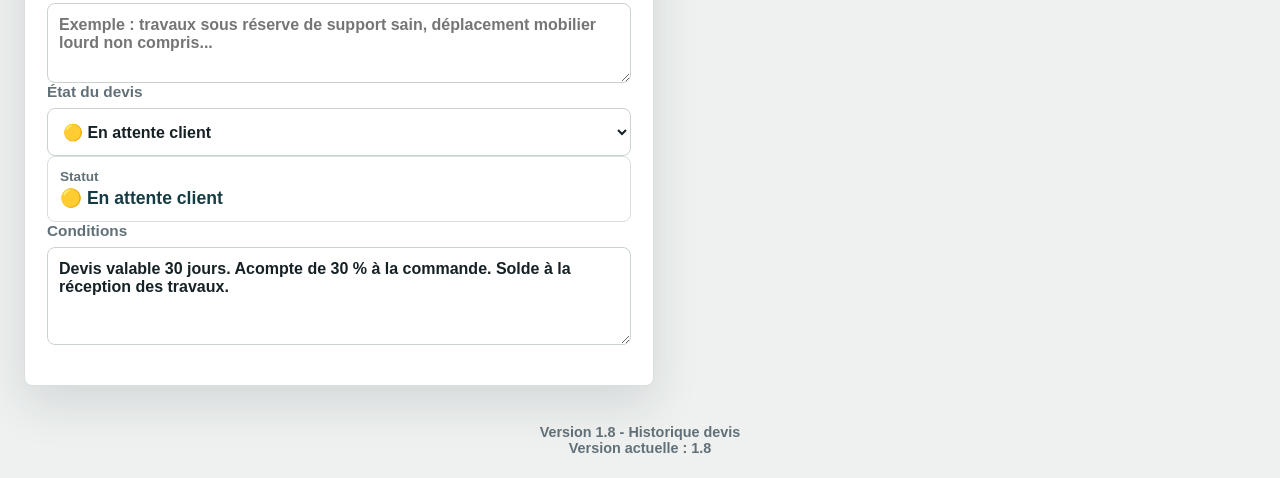
==== commit 6b7a69a4: "Add files via upload" ====
--- a/index.html
+++ b/index.html
@@ -12,7 +12,7 @@
     <link rel="manifest" href="manifest.json">
     <link rel="icon" href="icons/willpaint-icon.svg" type="image/svg+xml">
     <link rel="apple-touch-icon" href="icons/willpaint-icon.svg">
-    <link rel="stylesheet" href="style.css?v=1.7">
+    <link rel="stylesheet" href="style.css?v=1.8">
   </head>
   <body>
     <header class="app-header">
@@ -21,7 +21,7 @@
         <div>
           <p class="eyebrow">Application locale de devis</p>
           <h1>Will'Paint</h1>
-          <p class="app-version">Version 1.7</p>
+          <p class="app-version">Version 1.8</p>
         </div>
       </div>
       <nav class="top-nav" aria-label="Navigation principale">
@@ -239,8 +239,13 @@
                 <label>
                   État du devis
                   <select id="documentStatus" name="documentStatus">
-                    <option value="brouillon">Brouillon</option>
-                    <option value="en_attente">En attente client</option>
+                    <option value="en_attente" selected>🟡 En attente client</option>
+                    <option value="accepte">🟢 Accepté</option>
+                    <option value="planifie">🔵 Planifié</option>
+                    <option value="en_cours">🟠 En cours</option>
+                    <option value="termine">✅ Terminé</option>
+                    <option value="refuse">🔴 Refusé</option>
+                    <option value="brouillon" disabled>Brouillon</option>
                     <option value="validé" disabled>Validé</option>
                     <option value="payé" disabled>Payé</option>
                     <option value="annulé" disabled>Annulé</option>
@@ -352,7 +357,7 @@
       </section>
     </main>
 
-    <footer class="mobile-version">Version 1.7 - Correction quantité + logo<br><span>Version actuelle : 1.7</span></footer>
+    <footer class="mobile-version">Version 1.8 - Historique devis<br><span>Version actuelle : 1.8</span></footer>
 
     <template id="lineTemplate">
       <tr>
@@ -377,6 +382,6 @@
       </tr>
     </template>
 
-    <script src="app.js?v=1.7"></script>
+    <script src="app.js?v=1.8"></script>
   </body>
 </html>
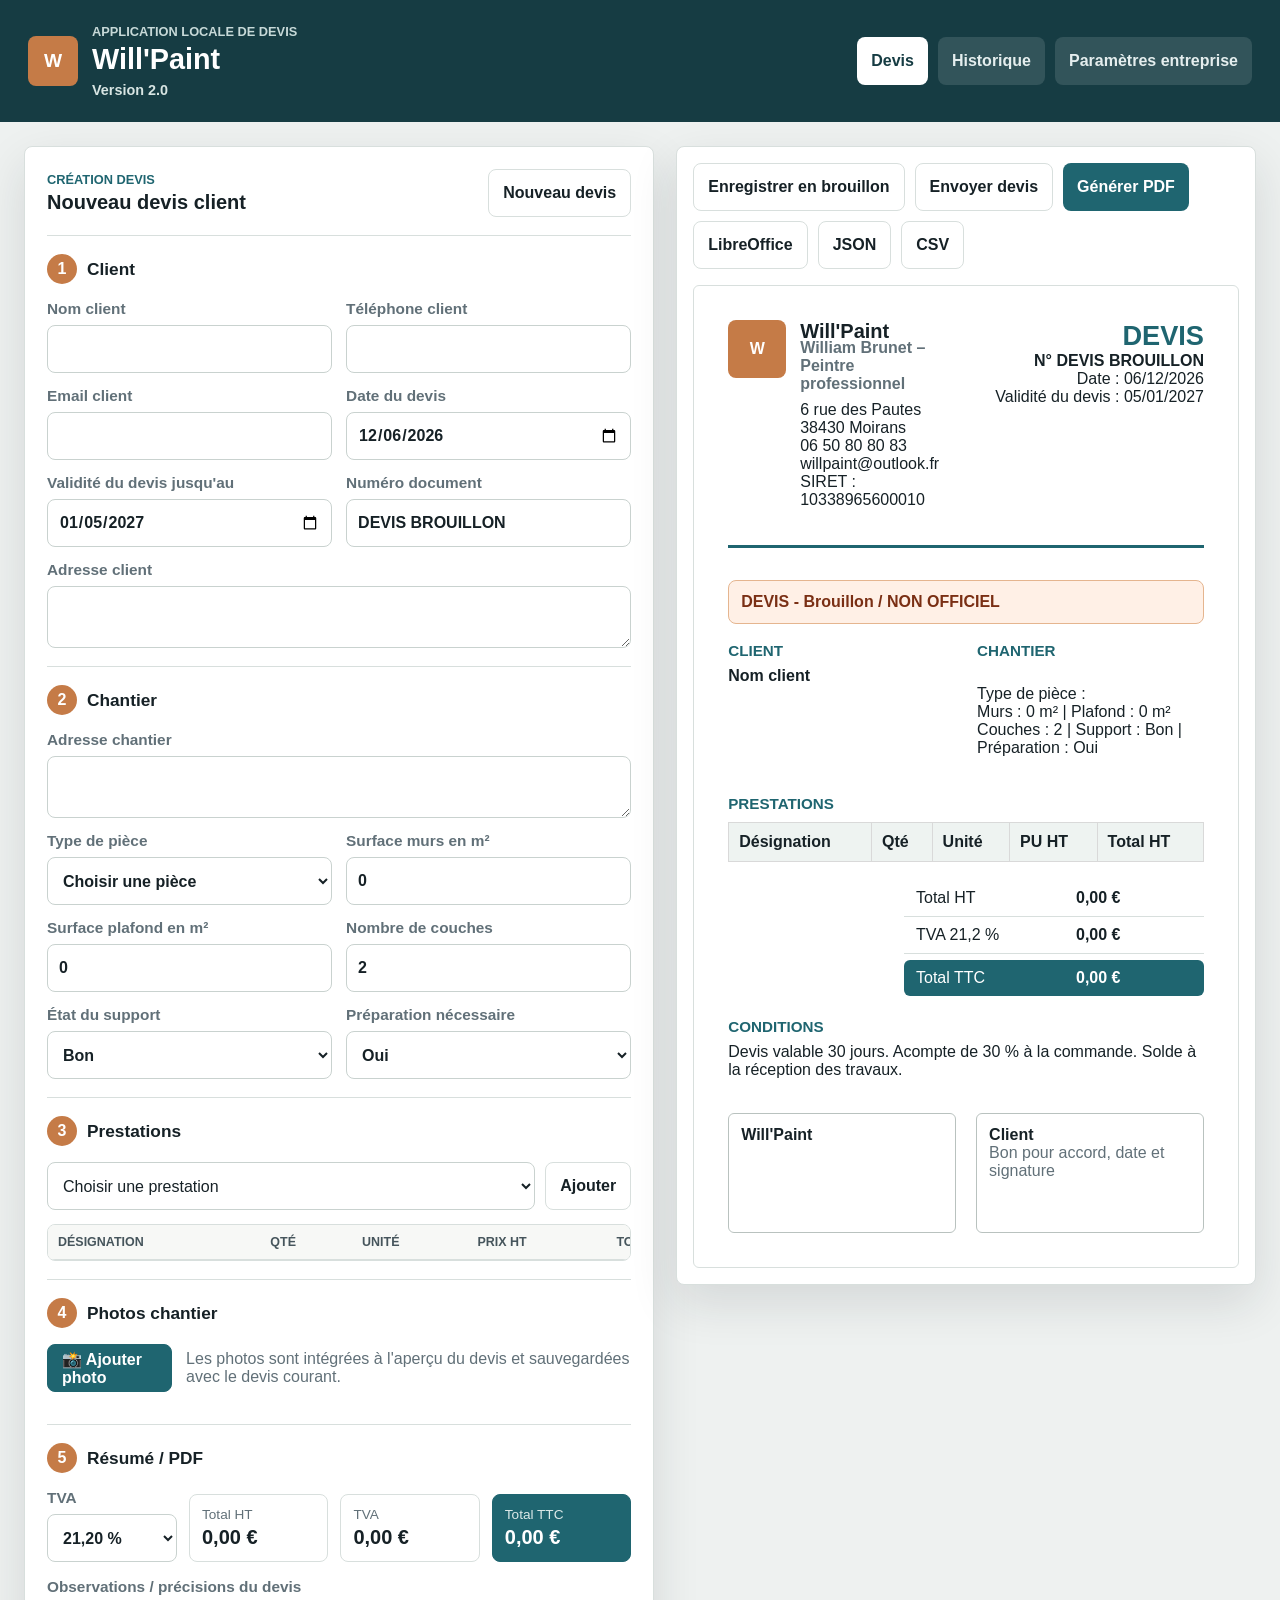
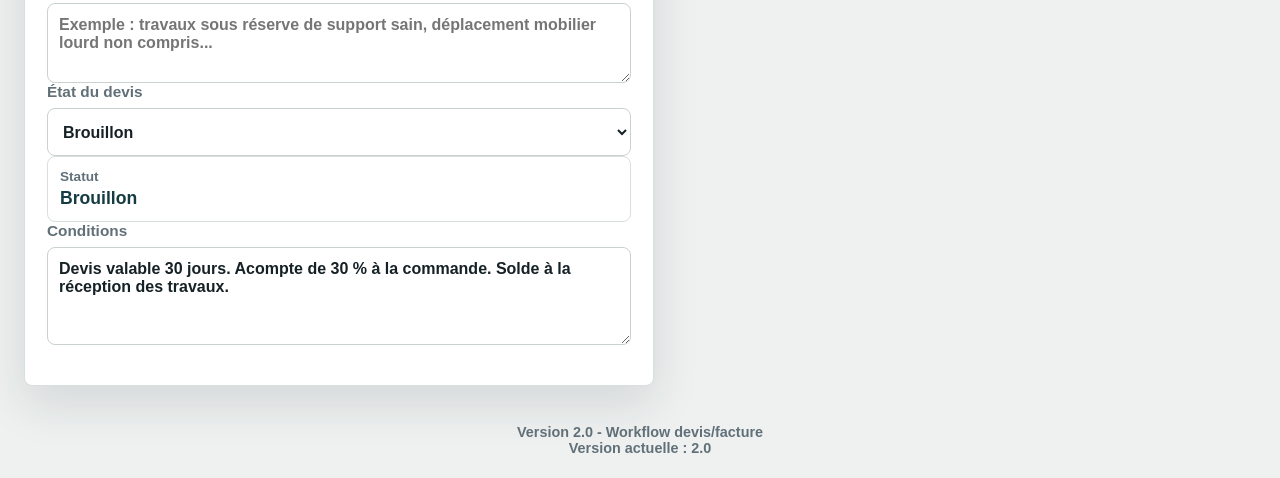
==== commit e70130d4: "Add files via upload" ====
--- a/index.html
+++ b/index.html
@@ -12,7 +12,7 @@
     <link rel="manifest" href="manifest.json">
     <link rel="icon" href="icons/willpaint-icon.svg" type="image/svg+xml">
     <link rel="apple-touch-icon" href="icons/willpaint-icon.svg">
-    <link rel="stylesheet" href="style.css?v=1.8">
+    <link rel="stylesheet" href="style.css?v=2.0">
   </head>
   <body>
     <header class="app-header">
@@ -21,7 +21,7 @@
         <div>
           <p class="eyebrow">Application locale de devis</p>
           <h1>Will'Paint</h1>
-          <p class="app-version">Version 1.8</p>
+          <p class="app-version">Version 2.0</p>
         </div>
       </div>
       <nav class="top-nav" aria-label="Navigation principale">
@@ -239,18 +239,19 @@
                 <label>
                   État du devis
                   <select id="documentStatus" name="documentStatus">
-                    <option value="en_attente" selected>🟡 En attente client</option>
-                    <option value="accepte">🟢 Accepté</option>
-                    <option value="planifie">🔵 Planifié</option>
-                    <option value="en_cours">🟠 En cours</option>
-                    <option value="termine">✅ Terminé</option>
-                    <option value="refuse">🔴 Refusé</option>
-                    <option value="brouillon" disabled>Brouillon</option>
-                    <option value="validé" disabled>Validé</option>
-                    <option value="payé" disabled>Payé</option>
-                    <option value="annulé" disabled>Annulé</option>
+                    <option value="brouillon" selected>Brouillon</option>
+                    <option value="devis_envoye">Devis envoyé</option>
+                    <option value="devis_accepte">Devis accepté</option>
+                    <option value="facture_creee">Facture créée</option>
+                    <option value="facture_envoyee">Facture envoyée</option>
+                    <option value="facture_payee">✅ Facture payée</option>
                   </select>
                 </label>
+                <input id="quoteSentAt" name="quoteSentAt" type="hidden">
+                <input id="quoteAcceptedAt" name="quoteAcceptedAt" type="hidden">
+                <input id="invoiceCreatedAt" name="invoiceCreatedAt" type="hidden">
+                <input id="invoiceSentAt" name="invoiceSentAt" type="hidden">
+                <input id="invoicePaidAt" name="invoicePaidAt" type="hidden">
                 <div class="status-panel">
                   <span>Statut</span>
                   <strong id="statusDisplay">Brouillon</strong>
@@ -271,11 +272,12 @@
           <aside class="panel preview-panel" data-mobile-step="5" aria-label="Aperçu du devis">
             <div class="preview-toolbar">
               <button id="saveQuoteBtn" class="secondary" type="button">Enregistrer en brouillon</button>
-              <button id="validateOfficialBtn" class="primary" type="button">Valider officiellement</button>
-              <button id="markPaidBtn" class="primary hidden-field" type="button">Marquer comme payé</button>
-              <button id="cancelDocumentBtn" class="secondary hidden-field" type="button">Annuler document</button>
+              <button id="mailBtn" class="secondary" type="button">Envoyer devis</button>
+              <button id="acceptQuoteBtn" class="primary hidden-field" type="button">Marquer comme accepté</button>
+              <button id="validateOfficialBtn" class="primary hidden-field" type="button">Créer facture</button>
+              <button id="sendInvoiceBtn" class="secondary hidden-field" type="button">Envoyer facture</button>
+              <button id="markPaidBtn" class="primary hidden-field" type="button">Facture payée</button>
               <button id="pdfBtn" class="primary" type="button">Générer PDF</button>
-              <button id="mailBtn" class="secondary" type="button">Envoyer au client</button>
               <button id="libreOfficeBtn" class="secondary" type="button">LibreOffice</button>
               <button id="jsonBtn" class="secondary" type="button">JSON</button>
               <button id="csvBtn" class="secondary" type="button">CSV</button>
@@ -357,7 +359,7 @@
       </section>
     </main>
 
-    <footer class="mobile-version">Version 1.8 - Historique devis<br><span>Version actuelle : 1.8</span></footer>
+    <footer class="mobile-version">Version 2.0 - Workflow devis/facture<br><span>Version actuelle : 2.0</span></footer>
 
     <template id="lineTemplate">
       <tr>
@@ -382,6 +384,6 @@
       </tr>
     </template>
 
-    <script src="app.js?v=1.8"></script>
+    <script src="app.js?v=2.0"></script>
   </body>
 </html>
--- a/style.css
+++ b/style.css
@@ -956,6 +956,11 @@
   background: var(--surface-soft);
 }
 
+.history-item.paid-history {
+  border-color: #1f8f55;
+  background: #eefaf3;
+}
+
 .history-item strong {
   display: block;
 }
@@ -963,6 +968,11 @@
 .history-item p {
   margin-bottom: 0;
   color: var(--muted);
+}
+
+.history-trace {
+  margin-top: 6px;
+  font-size: 0.85rem;
 }
 
 .history-actions {
@@ -992,6 +1002,11 @@
 .status-badge {
   color: var(--primary);
   font-weight: 900;
+}
+
+.status-badge.paid {
+  color: #167342;
+  font-size: 1rem;
 }
 
 .mobile-version {
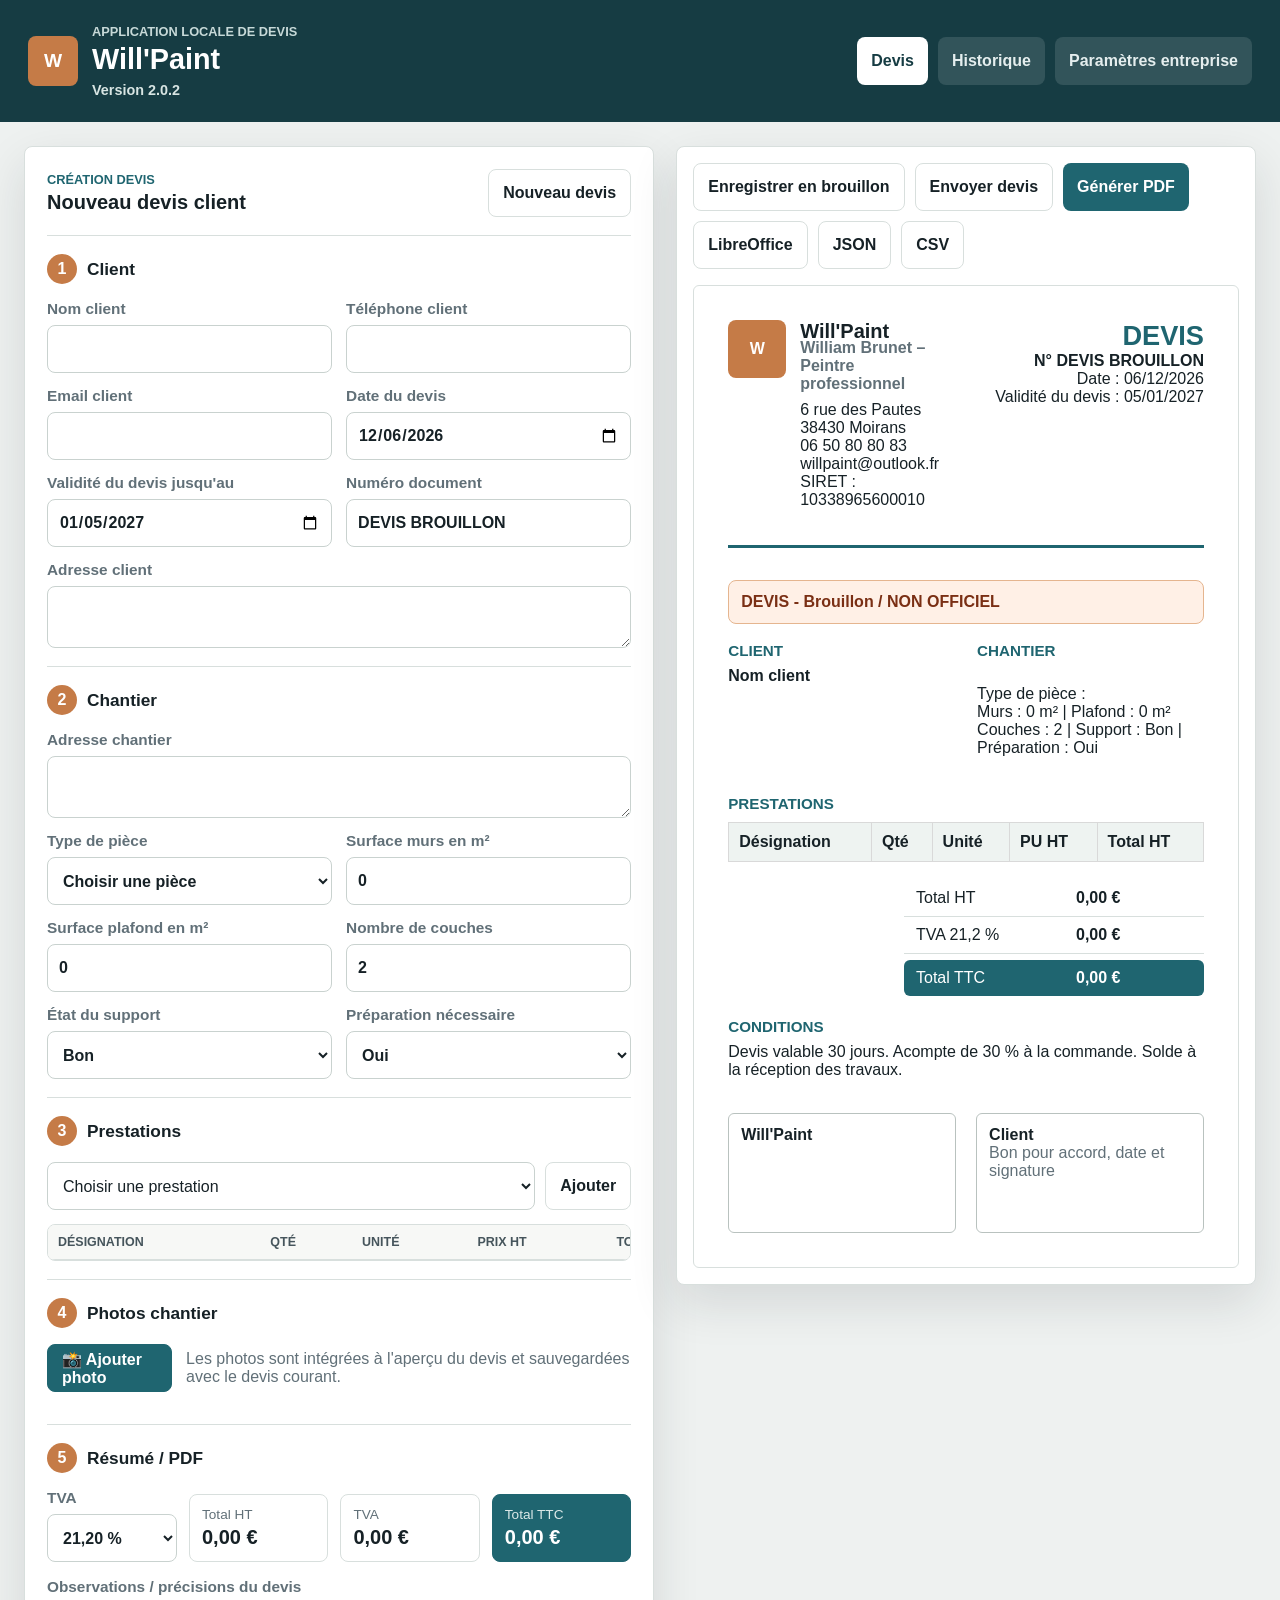
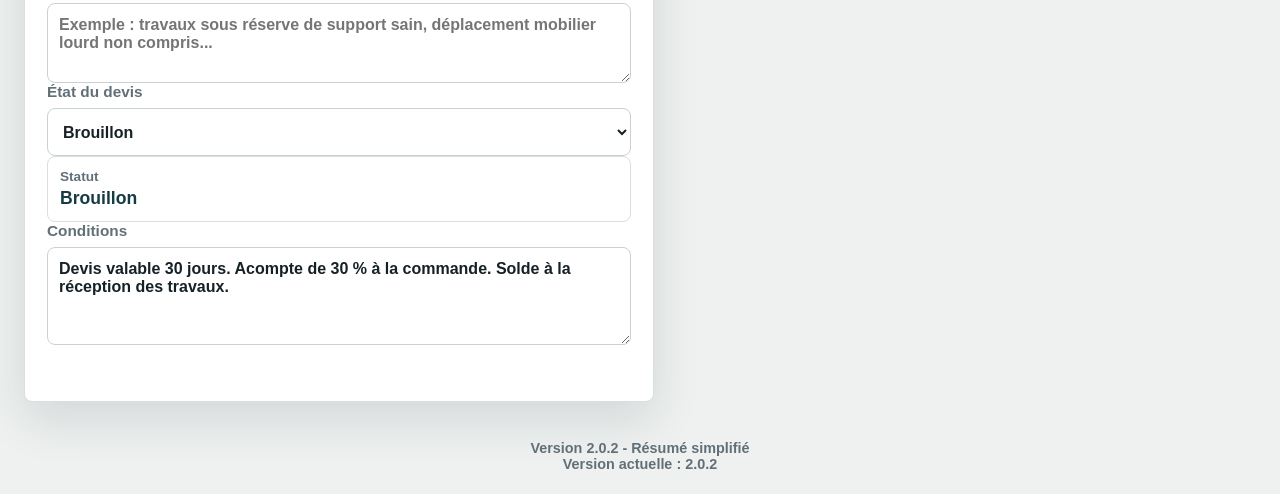
==== commit e3843e0c: "Add files via upload" ====
--- a/index.html
+++ b/index.html
@@ -12,7 +12,7 @@
     <link rel="manifest" href="manifest.json">
     <link rel="icon" href="icons/willpaint-icon.svg" type="image/svg+xml">
     <link rel="apple-touch-icon" href="icons/willpaint-icon.svg">
-    <link rel="stylesheet" href="style.css?v=2.0">
+    <link rel="stylesheet" href="style.css?v=2.0.2">
   </head>
   <body>
     <header class="app-header">
@@ -21,7 +21,7 @@
         <div>
           <p class="eyebrow">Application locale de devis</p>
           <h1>Will'Paint</h1>
-          <p class="app-version">Version 2.0</p>
+          <p class="app-version">Version 2.0.2</p>
         </div>
       </div>
       <nav class="top-nav" aria-label="Navigation principale">
@@ -267,6 +267,7 @@
               <button id="prevStepBtn" class="secondary" type="button">Précédent</button>
               <button id="nextStepBtn" class="primary" type="button">Suivant</button>
             </div>
+            <p id="summaryMessage" class="summary-message" aria-live="polite"></p>
           </section>
 
           <aside class="panel preview-panel" data-mobile-step="5" aria-label="Aperçu du devis">
@@ -359,7 +360,7 @@
       </section>
     </main>
 
-    <footer class="mobile-version">Version 2.0 - Workflow devis/facture<br><span>Version actuelle : 2.0</span></footer>
+    <footer class="mobile-version">Version 2.0.2 - Résumé simplifié<br><span>Version actuelle : 2.0.2</span></footer>
 
     <template id="lineTemplate">
       <tr>
@@ -384,6 +385,6 @@
       </tr>
     </template>
 
-    <script src="app.js?v=2.0"></script>
+    <script src="app.js?v=2.0.2"></script>
   </body>
 </html>
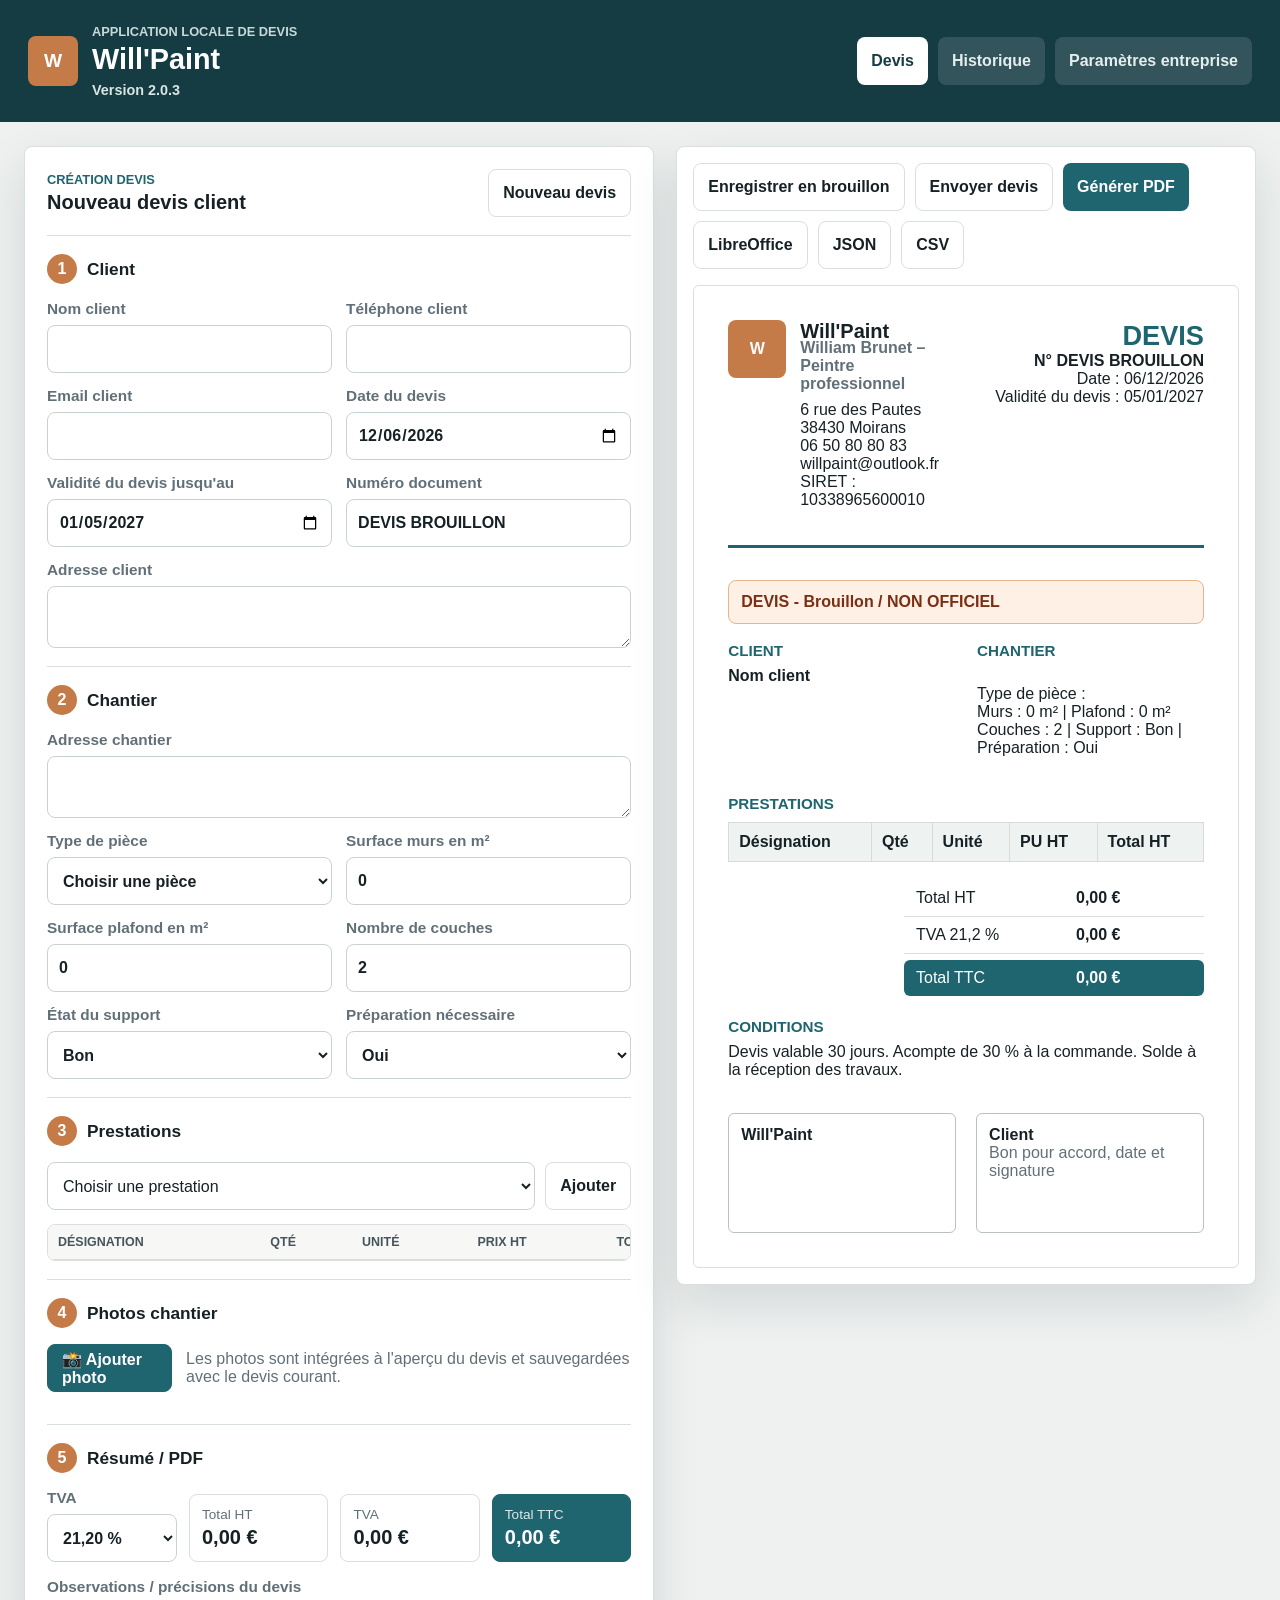
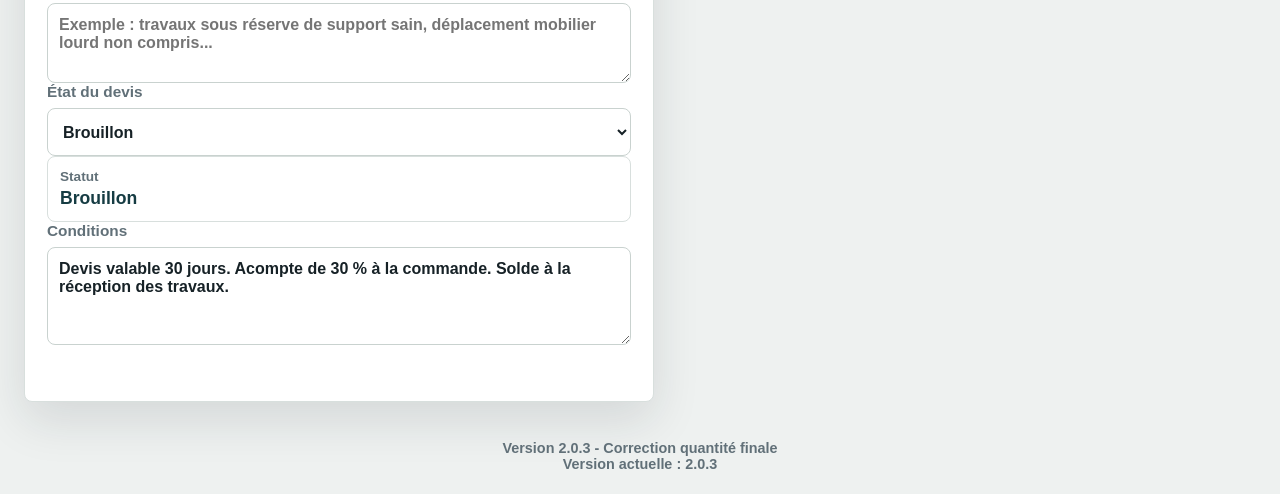
==== commit d1c58827: "Add files via upload" ====
--- a/index.html
+++ b/index.html
@@ -12,7 +12,7 @@
     <link rel="manifest" href="manifest.json">
     <link rel="icon" href="icons/willpaint-icon.svg" type="image/svg+xml">
     <link rel="apple-touch-icon" href="icons/willpaint-icon.svg">
-    <link rel="stylesheet" href="style.css?v=2.0.2">
+    <link rel="stylesheet" href="style.css?v=2.0.3">
   </head>
   <body>
     <header class="app-header">
@@ -21,7 +21,7 @@
         <div>
           <p class="eyebrow">Application locale de devis</p>
           <h1>Will'Paint</h1>
-          <p class="app-version">Version 2.0.2</p>
+          <p class="app-version">Version 2.0.3</p>
         </div>
       </div>
       <nav class="top-nav" aria-label="Navigation principale">
@@ -360,7 +360,7 @@
       </section>
     </main>
 
-    <footer class="mobile-version">Version 2.0.2 - Résumé simplifié<br><span>Version actuelle : 2.0.2</span></footer>
+    <footer class="mobile-version">Version 2.0.3 - Correction quantité finale<br><span>Version actuelle : 2.0.3</span></footer>
 
     <template id="lineTemplate">
       <tr>
@@ -368,7 +368,7 @@
           <input class="line-description" value="">
         </td>
         <td>
-          <input class="line-quantity" type="text" inputmode="numeric" pattern="[0-9]*" value="1" aria-label="Quantité">
+          <input class="line-quantity" type="number" inputmode="decimal" min="0" step="any" value="1" aria-label="Quantité">
           <small class="quantity-message" aria-live="polite"></small>
         </td>
         <td>
@@ -385,6 +385,6 @@
       </tr>
     </template>
 
-    <script src="app.js?v=2.0.2"></script>
+    <script src="app.js?v=2.0.3"></script>
   </body>
 </html>
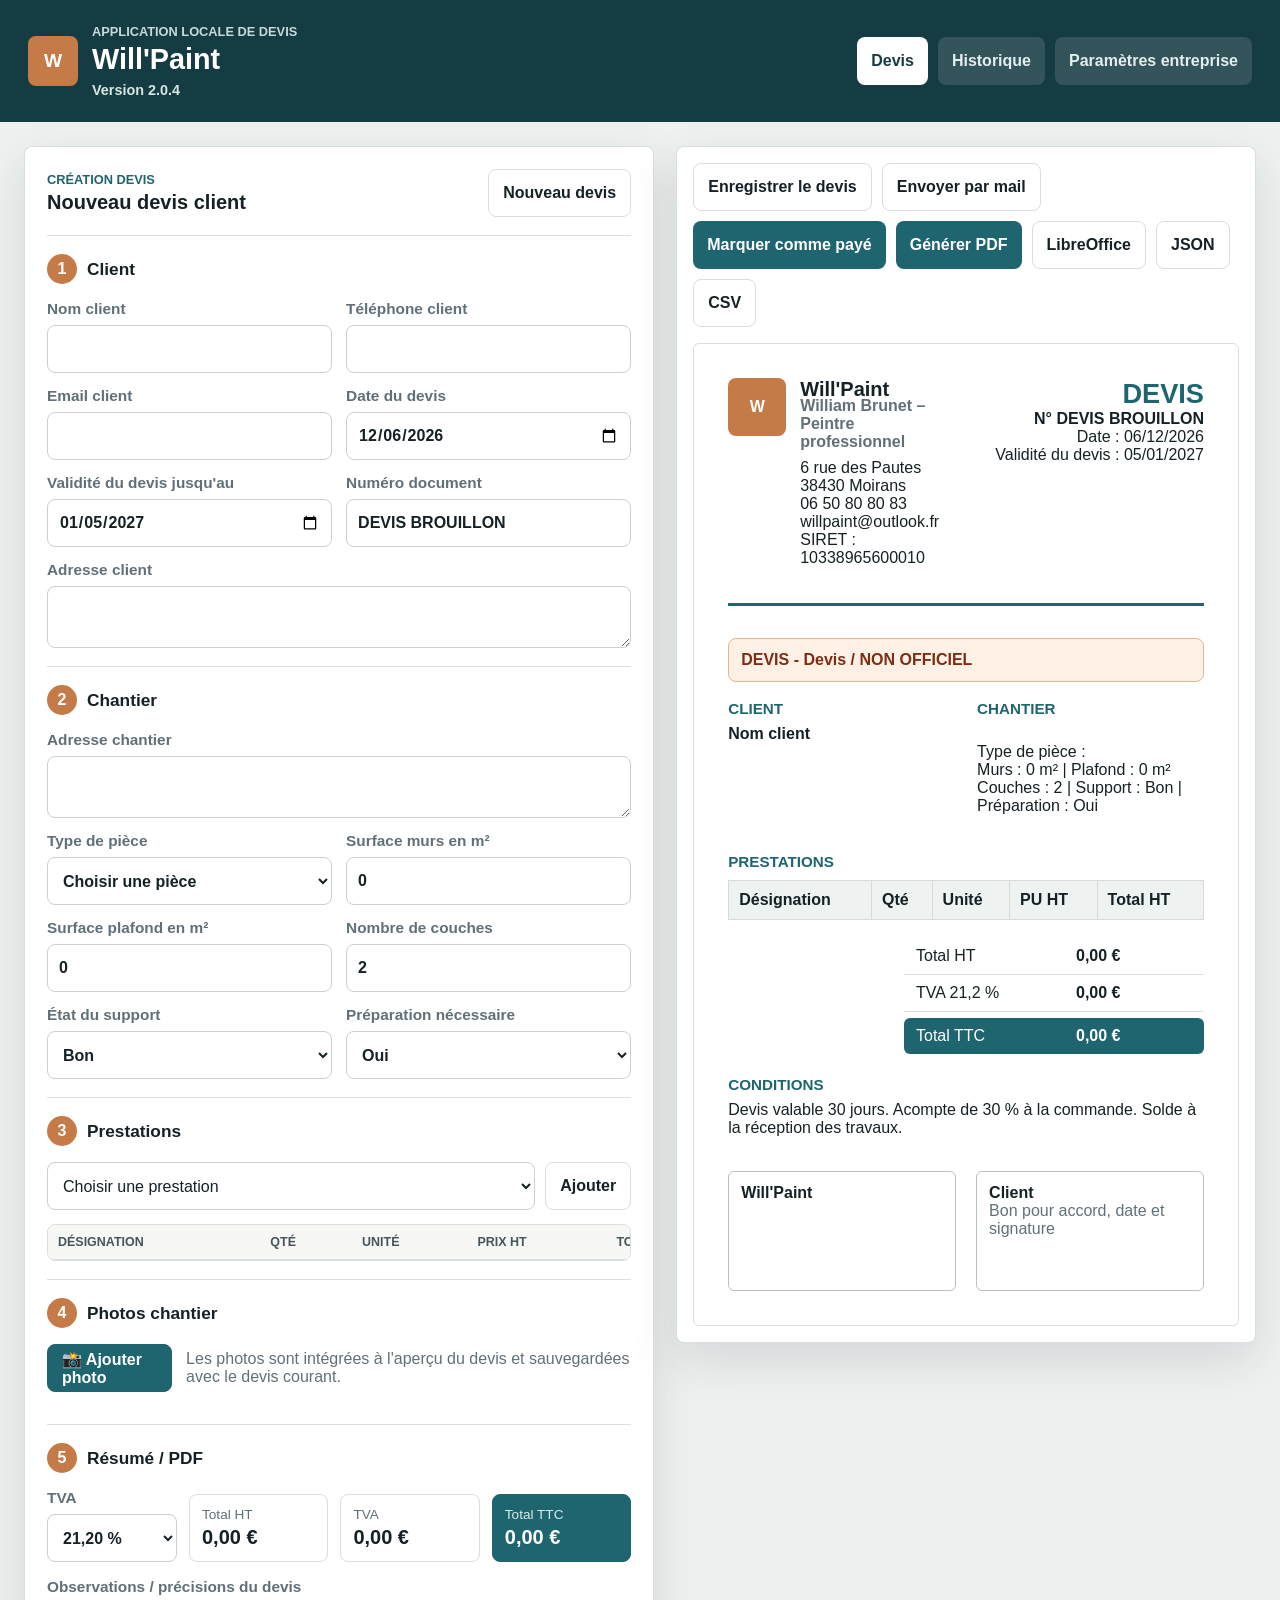
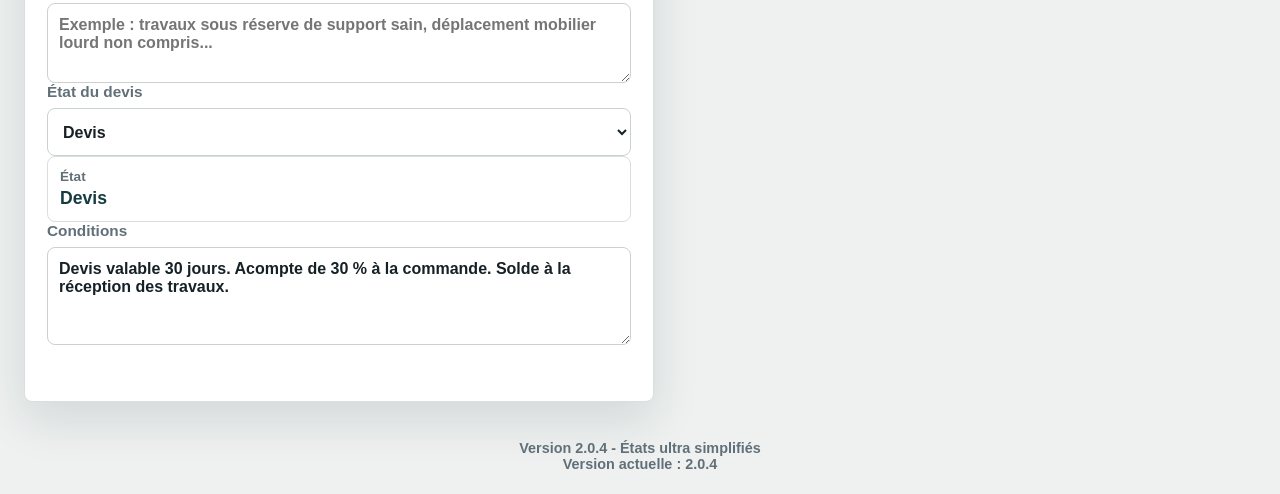
==== commit 4d88a4df: "Add files via upload" ====
--- a/index.html
+++ b/index.html
@@ -12,7 +12,7 @@
     <link rel="manifest" href="manifest.json">
     <link rel="icon" href="icons/willpaint-icon.svg" type="image/svg+xml">
     <link rel="apple-touch-icon" href="icons/willpaint-icon.svg">
-    <link rel="stylesheet" href="style.css?v=2.0.3">
+    <link rel="stylesheet" href="style.css?v=2.0.4">
   </head>
   <body>
     <header class="app-header">
@@ -21,7 +21,7 @@
         <div>
           <p class="eyebrow">Application locale de devis</p>
           <h1>Will'Paint</h1>
-          <p class="app-version">Version 2.0.3</p>
+          <p class="app-version">Version 2.0.4</p>
         </div>
       </div>
       <nav class="top-nav" aria-label="Navigation principale">
@@ -239,12 +239,9 @@
                 <label>
                   État du devis
                   <select id="documentStatus" name="documentStatus">
-                    <option value="brouillon" selected>Brouillon</option>
-                    <option value="devis_envoye">Devis envoyé</option>
-                    <option value="devis_accepte">Devis accepté</option>
-                    <option value="facture_creee">Facture créée</option>
-                    <option value="facture_envoyee">Facture envoyée</option>
-                    <option value="facture_payee">✅ Facture payée</option>
+                    <option value="devis" selected>Devis</option>
+                    <option value="envoye">Envoyé / En attente de réponse</option>
+                    <option value="paye">✅ Payé</option>
                   </select>
                 </label>
                 <input id="quoteSentAt" name="quoteSentAt" type="hidden">
@@ -253,8 +250,8 @@
                 <input id="invoiceSentAt" name="invoiceSentAt" type="hidden">
                 <input id="invoicePaidAt" name="invoicePaidAt" type="hidden">
                 <div class="status-panel">
-                  <span>Statut</span>
-                  <strong id="statusDisplay">Brouillon</strong>
+                  <span>État</span>
+                  <strong id="statusDisplay">Devis</strong>
                 </div>
                 <label class="wide">
                   Conditions
@@ -272,12 +269,9 @@
 
           <aside class="panel preview-panel" data-mobile-step="5" aria-label="Aperçu du devis">
             <div class="preview-toolbar">
-              <button id="saveQuoteBtn" class="secondary" type="button">Enregistrer en brouillon</button>
-              <button id="mailBtn" class="secondary" type="button">Envoyer devis</button>
-              <button id="acceptQuoteBtn" class="primary hidden-field" type="button">Marquer comme accepté</button>
-              <button id="validateOfficialBtn" class="primary hidden-field" type="button">Créer facture</button>
-              <button id="sendInvoiceBtn" class="secondary hidden-field" type="button">Envoyer facture</button>
-              <button id="markPaidBtn" class="primary hidden-field" type="button">Facture payée</button>
+              <button id="saveQuoteBtn" class="secondary" type="button">Enregistrer le devis</button>
+              <button id="mailBtn" class="secondary" type="button">Envoyer par mail</button>
+              <button id="markPaidBtn" class="primary" type="button">Marquer comme payé</button>
               <button id="pdfBtn" class="primary" type="button">Générer PDF</button>
               <button id="libreOfficeBtn" class="secondary" type="button">LibreOffice</button>
               <button id="jsonBtn" class="secondary" type="button">JSON</button>
@@ -360,7 +354,7 @@
       </section>
     </main>
 
-    <footer class="mobile-version">Version 2.0.3 - Correction quantité finale<br><span>Version actuelle : 2.0.3</span></footer>
+    <footer class="mobile-version">Version 2.0.4 - États ultra simplifiés<br><span>Version actuelle : 2.0.4</span></footer>
 
     <template id="lineTemplate">
       <tr>
@@ -385,6 +379,6 @@
       </tr>
     </template>
 
-    <script src="app.js?v=2.0.3"></script>
+    <script src="app.js?v=2.0.4"></script>
   </body>
 </html>
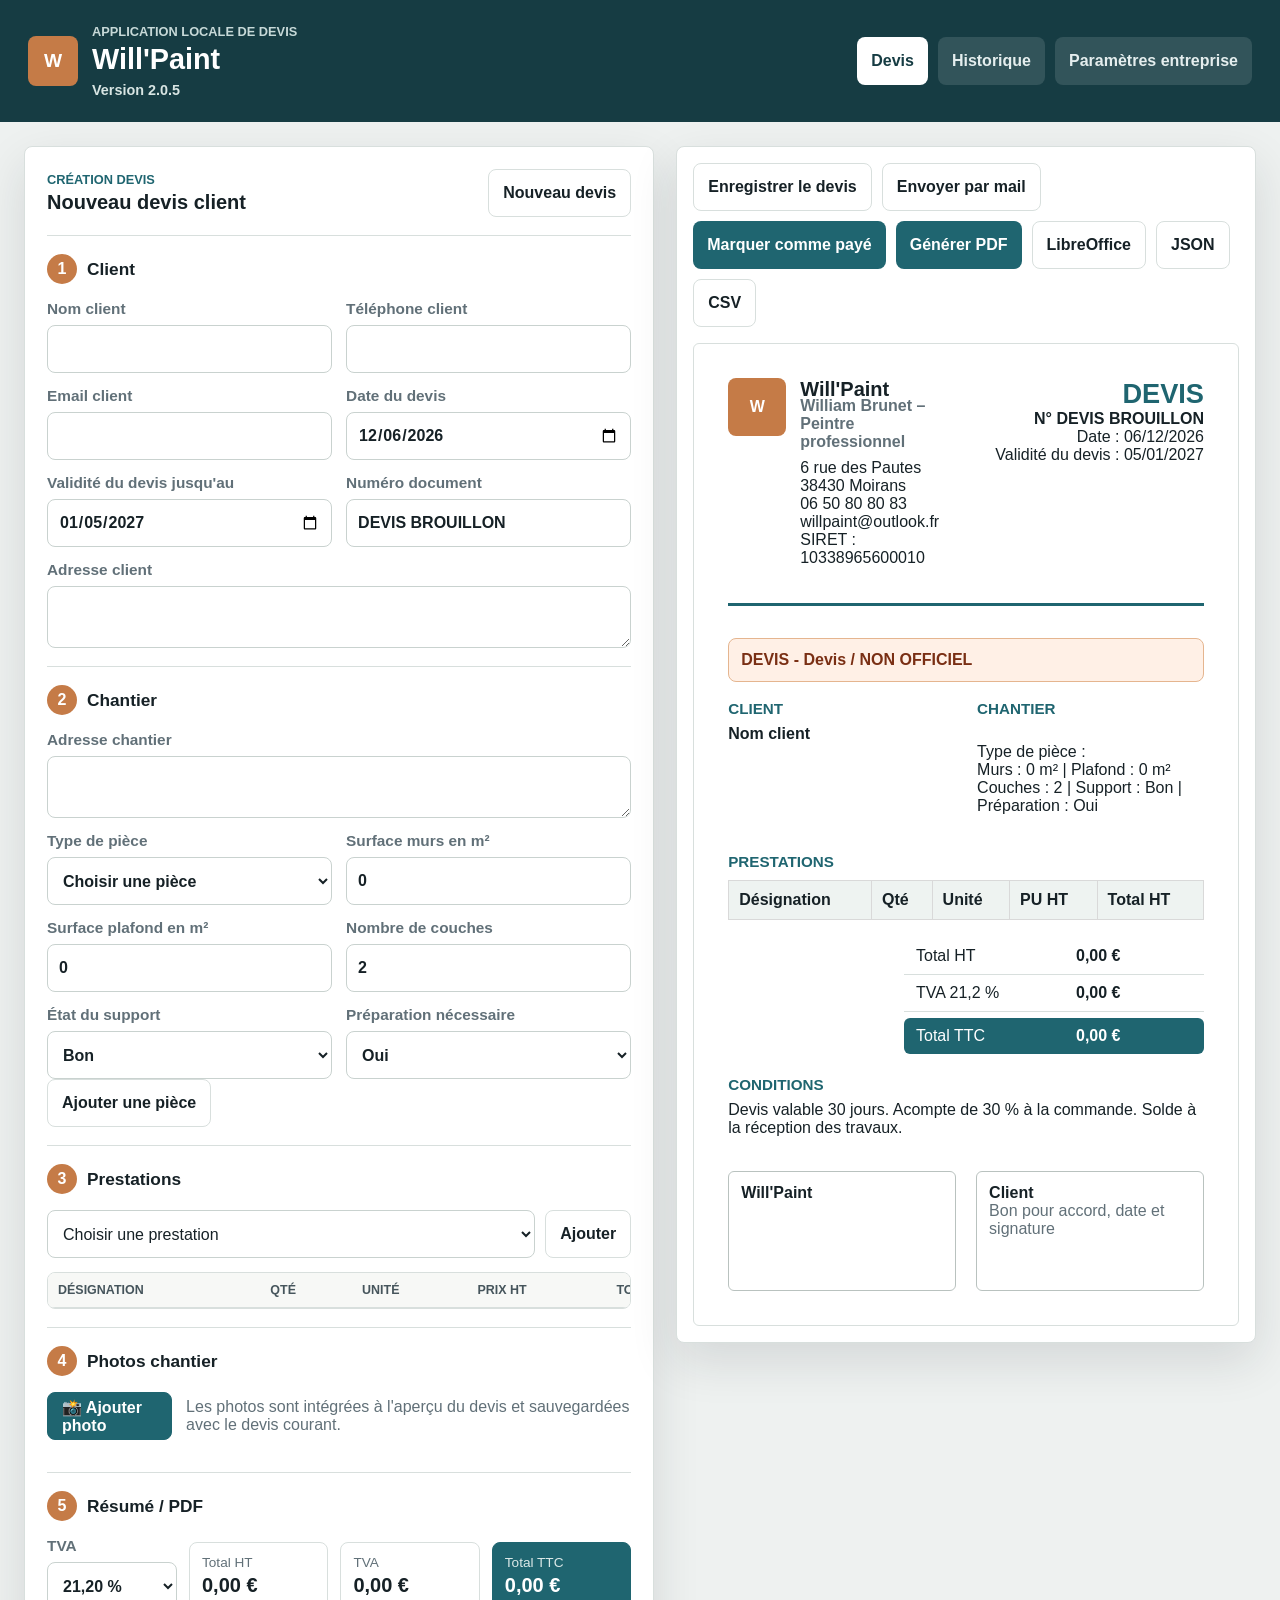
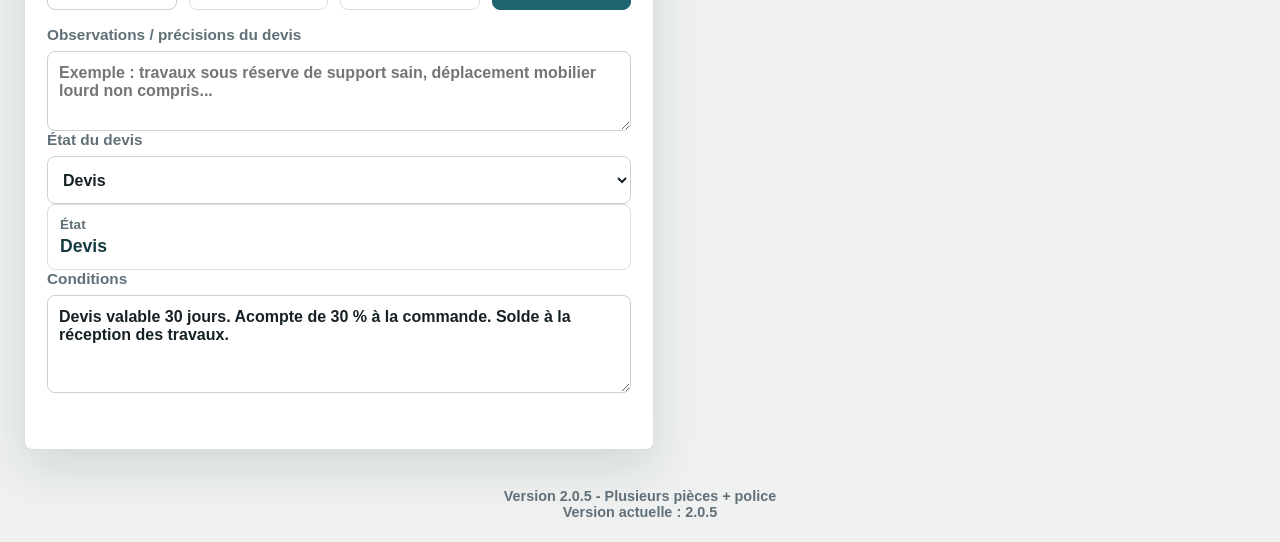
==== commit 04d262e3: "Add files via upload" ====
--- a/index.html
+++ b/index.html
@@ -12,7 +12,7 @@
     <link rel="manifest" href="manifest.json">
     <link rel="icon" href="icons/willpaint-icon.svg" type="image/svg+xml">
     <link rel="apple-touch-icon" href="icons/willpaint-icon.svg">
-    <link rel="stylesheet" href="style.css?v=2.0.4">
+    <link rel="stylesheet" href="style.css?v=2.0.5">
   </head>
   <body>
     <header class="app-header">
@@ -21,7 +21,7 @@
         <div>
           <p class="eyebrow">Application locale de devis</p>
           <h1>Will'Paint</h1>
-          <p class="app-version">Version 2.0.4</p>
+          <p class="app-version">Version 2.0.5</p>
         </div>
       </div>
       <nav class="top-nav" aria-label="Navigation principale">
@@ -158,6 +158,10 @@
                       <option>Non</option>
                     </select>
                   </label>
+                </div>
+                <div class="room-manager">
+                  <button id="addRoomBtn" class="secondary" type="button">Ajouter une pièce</button>
+                  <div id="roomsList" class="rooms-list" aria-label="Pièces du chantier"></div>
                 </div>
               </section>
 
@@ -354,7 +358,7 @@
       </section>
     </main>
 
-    <footer class="mobile-version">Version 2.0.4 - États ultra simplifiés<br><span>Version actuelle : 2.0.4</span></footer>
+    <footer class="mobile-version">Version 2.0.5 - Plusieurs pièces + police<br><span>Version actuelle : 2.0.5</span></footer>
 
     <template id="lineTemplate">
       <tr>
@@ -379,6 +383,6 @@
       </tr>
     </template>
 
-    <script src="app.js?v=2.0.4"></script>
+    <script src="app.js?v=2.0.5"></script>
   </body>
 </html>
